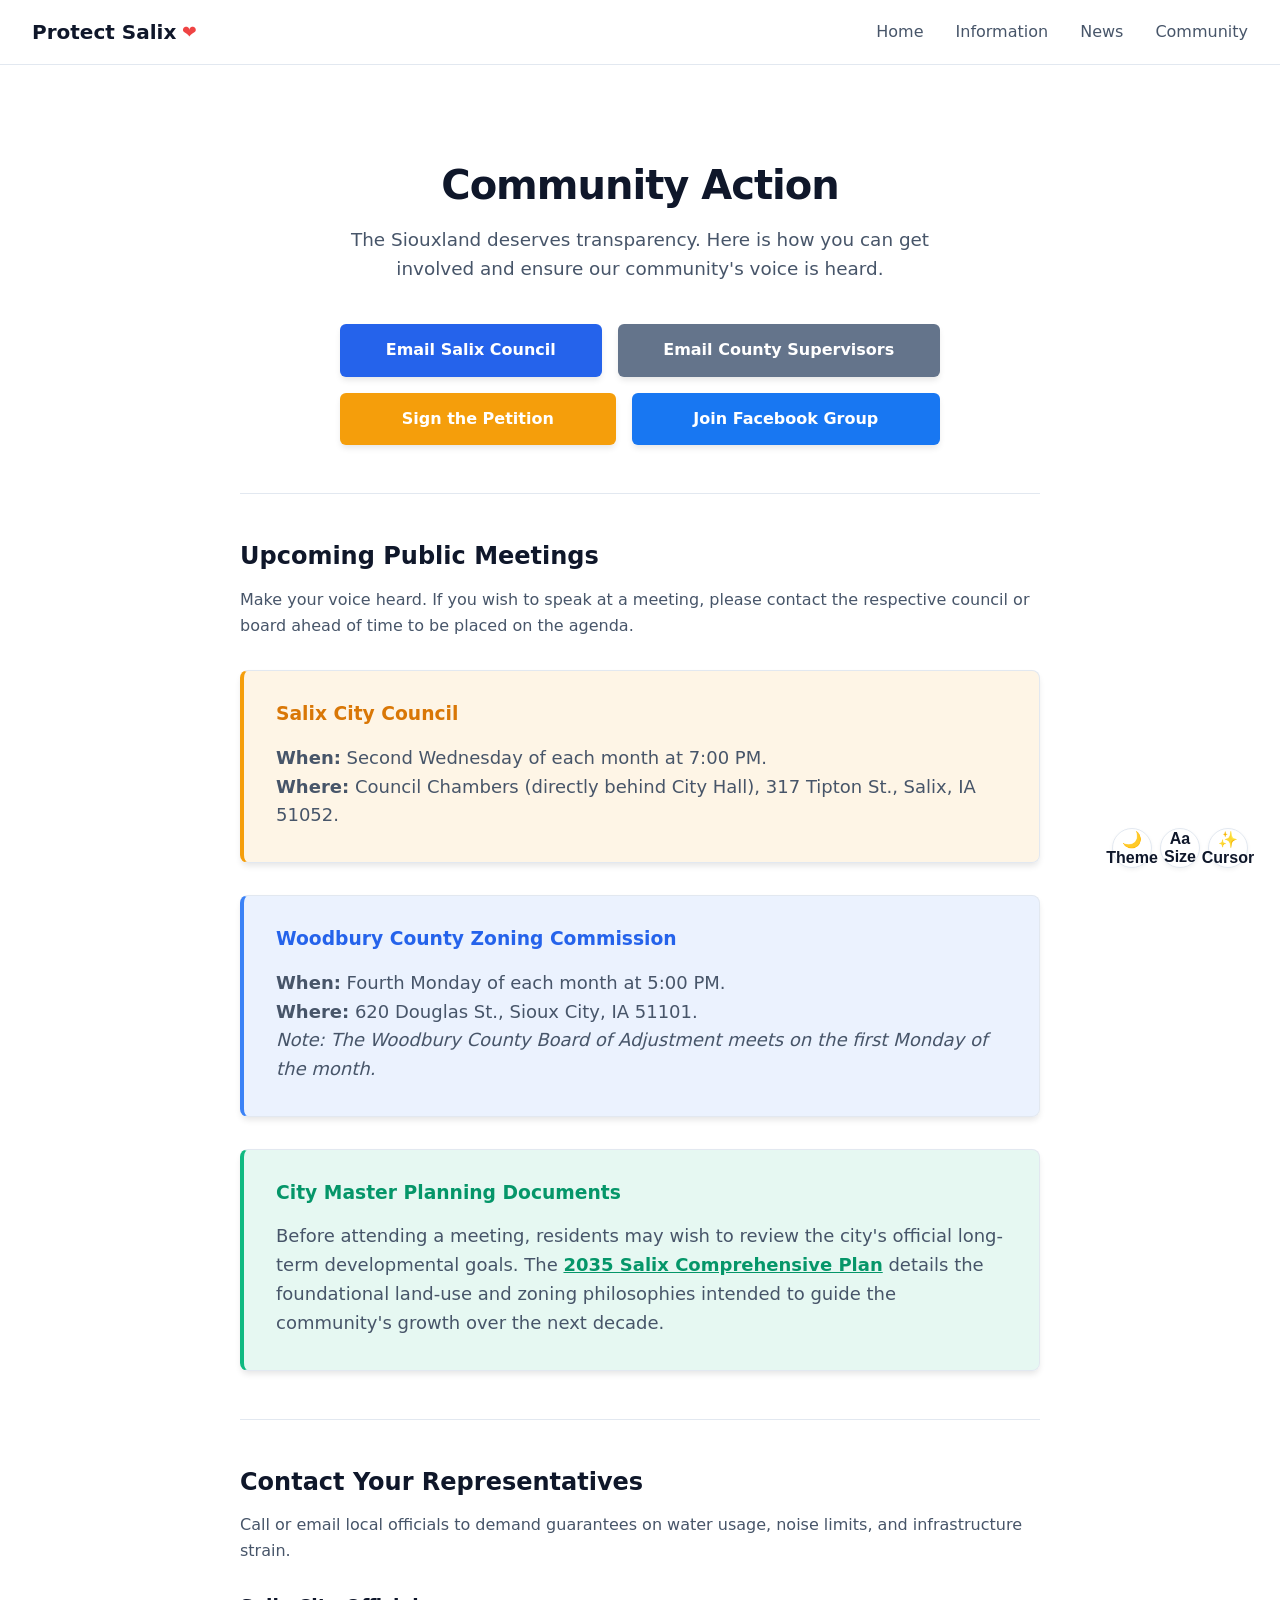
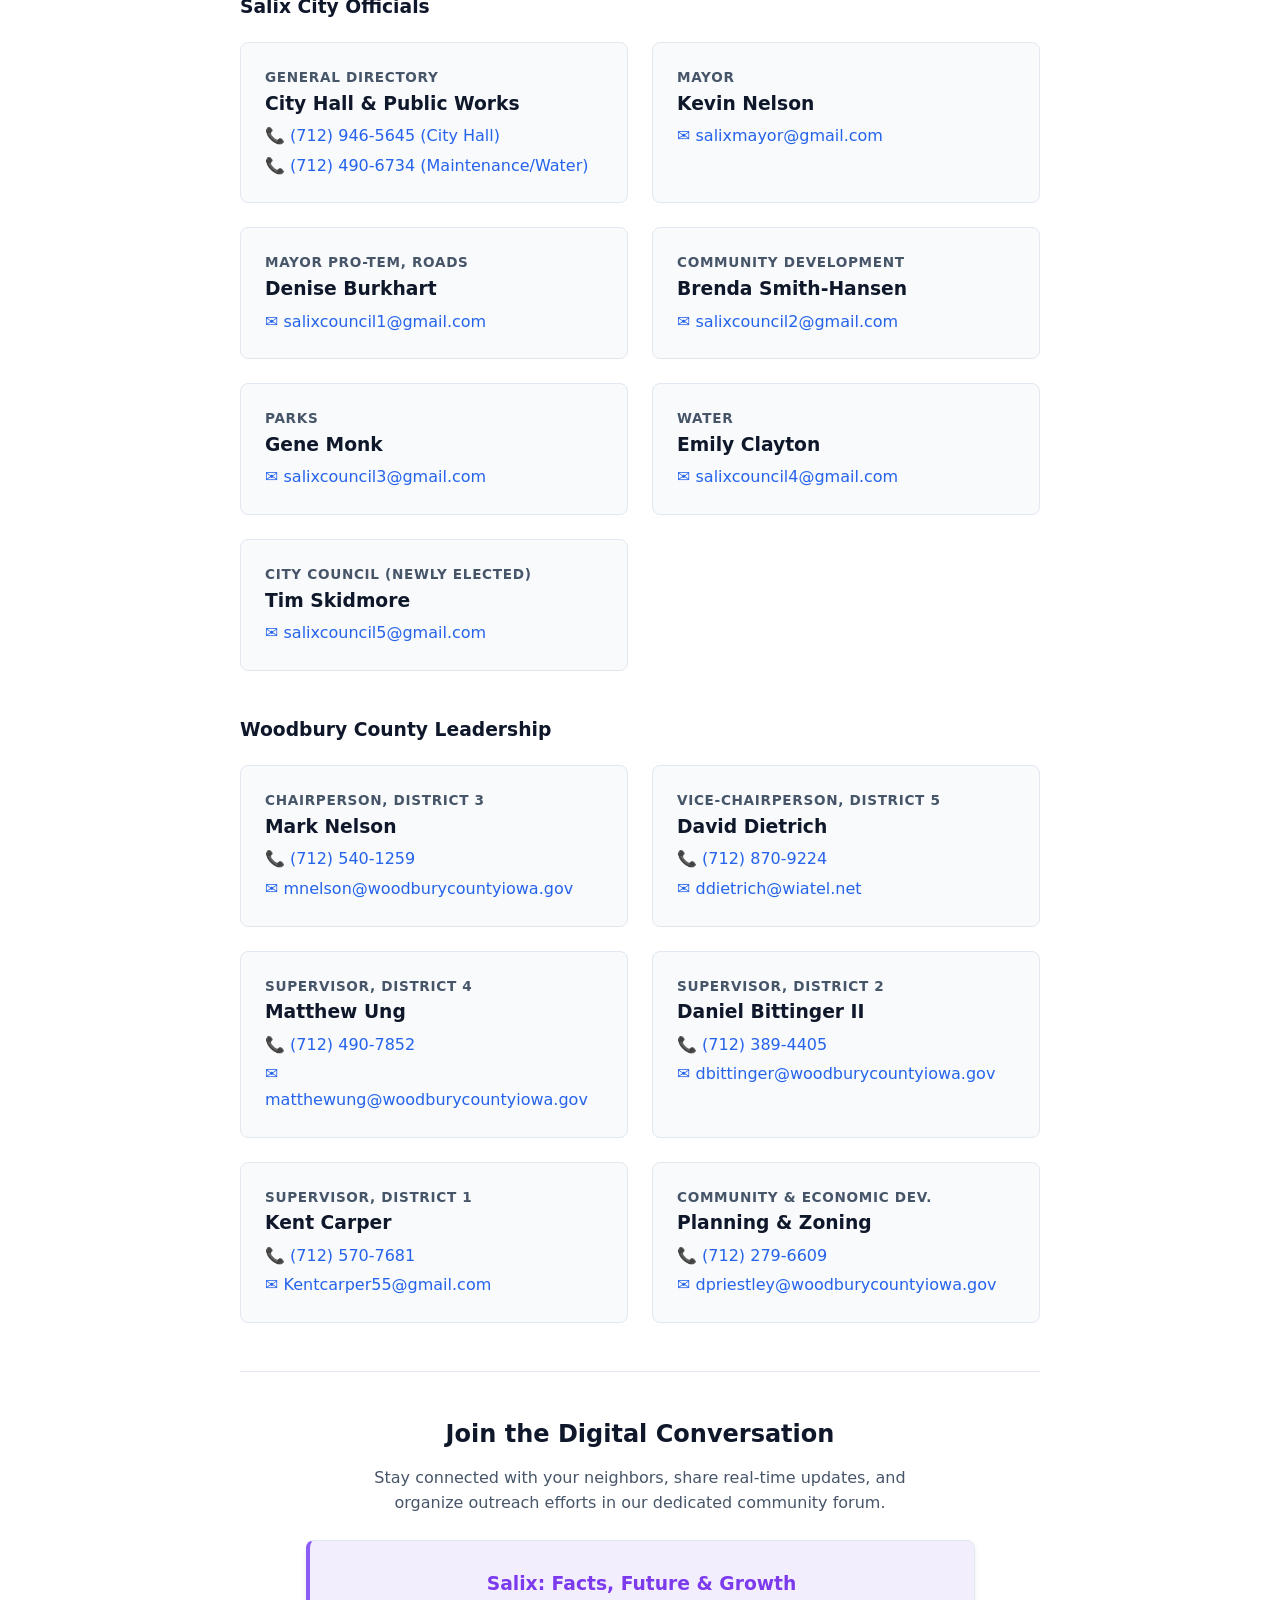
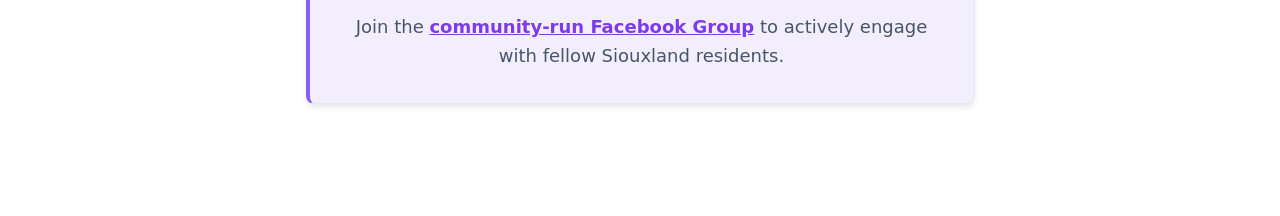
==== community.html @ f004fe62 "Update community.html" ====
<!DOCTYPE html>
<html lang="en">
<head>
    <meta charset="UTF-8">
    <meta name="viewport" content="width=device-width, initial-scale=1.0">
    
    <!-- Primary Meta Tags -->
    <title>Community Action - Protect Salix ❤️</title>
    <meta name="title" content="Community Action - Protect Salix ❤️">
    <meta name="description" content="Get involved in the Salix community response. Access public meeting schedules, council chamber locations, and contact details for local officials.">
    <link rel="canonical" href="https://salixiowadatacenter.com/community.html">

    <!-- Open Graph / Facebook -->
    <meta property="og:type" content="website">
    <meta property="og:url" content="https://salixiowadatacenter.com/community.html">
    <meta property="og:title" content="Community Action - Protect Salix ❤️">
    <meta property="og:description" content="Get involved in the Salix community response. Access public meeting schedules, council chamber locations, and contact details for local officials.">
    <meta property="og:site_name" content="Protect Salix">

    <!-- Twitter -->
    <meta property="twitter:card" content="summary_large_image">
    <meta property="twitter:url" content="https://salixiowadatacenter.com/community.html">
    <meta property="twitter:title" content="Community Action - Protect Salix ❤️">
    <meta property="twitter:description" content="Get involved in the Salix community response. Access public meeting schedules, council chamber locations, and contact details for local officials.">

    <link rel="stylesheet" href="assets/main.css">
    <script src="assets/nav.js"></script>

    <!-- Inline styles for action buttons and contact cards -->
    <style>
        .action-container { display: flex; flex-direction: column; gap: 1rem; margin: 2.5rem auto; max-width: 600px; }
        .action-row { display: flex; gap: 1rem; justify-content: center; flex-wrap: wrap; }
        .action-btn { 
            display: inline-block; 
            padding: 0.85rem 1.75rem; 
            border-radius: 6px; 
            text-decoration: none; 
            font-weight: 600; 
            text-align: center;
            transition: transform 0.2s, opacity 0.2s, box-shadow 0.2s;
            color: #fff !important;
            box-shadow: 0 4px 6px -1px rgba(0,0,0,0.1);
            flex: 1 1 auto;
            min-width: 200px;
        }
        .action-btn:hover { opacity: 0.9; transform: translateY(-2px); text-decoration: none; box-shadow: 0 6px 8px -1px rgba(0,0,0,0.15); }
        
        /* Unique Colors for Buttons */
        .btn-city { background-color: var(--accent); } /* Default site accent color */
        .btn-county { background-color: #64748b; } /* Deep slate gray */
        .btn-petition { background-color: #f59e0b; } /* Orange/Amber */
        .btn-fb { background-color: #1877f2; } /* Official Facebook Blue */
        
        .contact-role { font-size: 0.85rem; color: var(--text-muted); text-transform: uppercase; letter-spacing: 0.05em; font-weight: 600; display: block; margin-bottom: 0.25rem;}
        .contact-link { color: var(--accent); text-decoration: none; font-weight: 500; display: block; margin-top: 0.25rem; }
        .contact-link:hover { text-decoration: underline; }
    </style>
</head>
<body>
    
    <site-nav></site-nav>

    <!-- Switched to semantic <main> tag for WCAG compliance -->
    <main class="content">
        <h1 style="text-align: center;">Community Action</h1>
        <p style="text-align: center; font-size: 1.15rem; max-width: 600px; margin: 0 auto;">
            The Siouxland deserves transparency. Here is how you can get involved and ensure our community's voice is heard.
        </p>
        
        <!-- Step-by-Step Action Buttons -->
        <div class="action-container">
            <!-- Top Row: The Email Campaigns -->
            <div class="action-row">
                <a href="mailto:salixmayor@gmail.com,salixcouncil1@gmail.com,salixcouncil2@gmail.com,salixcouncil3@gmail.com,salixcouncil4@gmail.com,salixcouncil5@gmail.com?subject=Community%20Concerns%20Regarding%20Data%20Center%20Rezoning" class="action-btn btn-city" aria-label="Send an email to the entire Salix City Council">Email Salix Council</a>
                <a href="mailto:mnelson@woodburycountyiowa.gov,dbittinger@woodburycountyiowa.gov,kentcarper55@gmail.com,ddietrich@wiatel.net,matthewung@woodburycountyiowa.gov?subject=Moratorium%20and%20Zoning%20Concerns%20-%20Salix%20Data%20Center" class="action-btn btn-county" aria-label="Send an email to the Woodbury County Supervisors">Email County Supervisors</a>
            </div>
            <!-- Bottom Row: Community Organizing -->
            <div class="action-row">
                <a href="https://www.change.org/search?q=Salix%20data%20center" target="_blank" rel="noopener noreferrer" class="action-btn btn-petition" aria-label="Sign the Change.org Petition against the data center">Sign the Petition</a>
                <a href="https://www.facebook.com/groups/1555335752694832" target="_blank" rel="noopener noreferrer" class="action-btn btn-fb" aria-label="Join the community Facebook group">Join Facebook Group</a>
            </div>
        </div>

        <hr>

        <h2>Upcoming Public Meetings</h2>
        <p>Make your voice heard. If you wish to speak at a meeting, please contact the respective council or board ahead of time to be placed on the agenda.</p>

        <!-- Urgency Callouts for Meetings -->
        <div class="callout" style="border-left-color: #f59e0b; background-color: rgba(245, 158, 11, 0.1); margin-bottom: 1.5rem; text-align: left;">
            <h3 style="color: #d97706; margin-top: 0;">Salix City Council</h3>
            <p style="margin-bottom: 0;"><strong>When:</strong> Second Wednesday of each month at 7:00 PM.<br>
            <strong>Where:</strong> Council Chambers (directly behind City Hall), 317 Tipton St., Salix, IA 51052.</p>
        </div>

        <div class="callout" style="border-left-color: #3b82f6; background-color: rgba(59, 130, 246, 0.1); text-align: left;">
            <h3 style="color: #2563eb; margin-top: 0;">Woodbury County Zoning Commission</h3>
            <p style="margin-bottom: 0;"><strong>When:</strong> Fourth Monday of each month at 5:00 PM.<br>
            <strong>Where:</strong> 620 Douglas St., Sioux City, IA 51101.<br>
            <em>Note: The Woodbury County Board of Adjustment meets on the first Monday of the month.</em></p>
        </div>
        
        <!-- Comprehensive Plan Document Link -->
        <div class="callout" style="border-left-color: #10b981; background-color: rgba(16, 185, 129, 0.1); text-align: left; margin-top: 1.5rem;">
            <h3 style="color: #059669; margin-top: 0;">City Master Planning Documents</h3>
            <p style="margin-bottom: 0;">Before attending a meeting, residents may wish to review the city's official long-term developmental goals. The <a href="https://salixiowa.com/comprehensive-plan" target="_blank" rel="noopener noreferrer" style="color: #059669; font-weight: 600; text-decoration: underline;">2035 Salix Comprehensive Plan</a> details the foundational land-use and zoning philosophies intended to guide the community's growth over the next decade.</p>
        </div>

        <hr>

        <h2>Contact Your Representatives</h2>
        <p>Call or email local officials to demand guarantees on water usage, noise limits, and infrastructure strain.</p>

        <!-- Converted to Card Grid -->
        <h3 style="margin-top: 2rem;">Salix City Officials</h3>
        <div class="card-grid">
            <div class="card">
                <span class="contact-role">General Directory</span>
                <h3 style="margin: 0 0 0.5rem 0;">City Hall & Public Works</h3>
                <a href="tel:7129465645" class="contact-link" aria-label="Call Salix City Hall at 712-946-5645">📞 (712) 946-5645 (City Hall)</a>
                <a href="tel:7124906734" class="contact-link" aria-label="Call Salix Public Works at 712-490-6734">📞 (712) 490-6734 (Maintenance/Water)</a>
            </div>
            <div class="card">
                <span class="contact-role">Mayor</span>
                <h3 style="margin: 0 0 0.5rem 0;">Kevin Nelson</h3>
                <a href="mailto:salixmayor@gmail.com" class="contact-link" aria-label="Email Mayor Kevin Nelson">✉️ salixmayor@gmail.com</a>
            </div>
            <div class="card">
                <span class="contact-role">Mayor Pro-Tem, Roads</span>
                <h3 style="margin: 0 0 0.5rem 0;">Denise Burkhart</h3>
                <a href="mailto:salixcouncil1@gmail.com" class="contact-link" aria-label="Email Council Member Denise Burkhart">✉️ salixcouncil1@gmail.com</a>
            </div>
            <div class="card">
                <span class="contact-role">Community Development</span>
                <h3 style="margin: 0 0 0.5rem 0;">Brenda Smith-Hansen</h3>
                <a href="mailto:salixcouncil2@gmail.com" class="contact-link" aria-label="Email Council Member Brenda Smith-Hansen">✉️ salixcouncil2@gmail.com</a>
            </div>
            <div class="card">
                <span class="contact-role">Parks</span>
                <h3 style="margin: 0 0 0.5rem 0;">Gene Monk</h3>
                <a href="mailto:salixcouncil3@gmail.com" class="contact-link" aria-label="Email Council Member Gene Monk">✉️ salixcouncil3@gmail.com</a>
            </div>
            <div class="card">
                <span class="contact-role">Water</span>
                <h3 style="margin: 0 0 0.5rem 0;">Emily Clayton</h3>
                <a href="mailto:salixcouncil4@gmail.com" class="contact-link" aria-label="Email Council Member Emily Clayton">✉️ salixcouncil4@gmail.com</a>
            </div>
            <div class="card">
                <span class="contact-role">City Council (Newly Elected)</span>
                <h3 style="margin: 0 0 0.5rem 0;">Tim Skidmore</h3>
                <a href="mailto:salixcouncil5@gmail.com" class="contact-link" aria-label="Email Council Member Tim Skidmore">✉️ salixcouncil5@gmail.com</a>
            </div>
        </div>

        <h3 style="margin-top: 3rem;">Woodbury County Leadership</h3>
        <div class="card-grid">
            <div class="card">
                <span class="contact-role">Chairperson, District 3</span>
                <h3 style="margin: 0 0 0.5rem 0;">Mark Nelson</h3>
                <a href="tel:7125401259" class="contact-link" aria-label="Call Mark Nelson at 712-540-1259">📞 (712) 540-1259</a>
                <a href="mailto:mnelson@woodburycountyiowa.gov" class="contact-link" aria-label="Email Mark Nelson">✉️ mnelson@woodburycountyiowa.gov</a>
            </div>
            <div class="card">
                <span class="contact-role">Vice-Chairperson, District 5</span>
                <h3 style="margin: 0 0 0.5rem 0;">David Dietrich</h3>
                <a href="tel:7128709224" class="contact-link" aria-label="Call David Dietrich at 712-870-9224">📞 (712) 870-9224</a>
                <a href="mailto:ddietrich@wiatel.net" class="contact-link" aria-label="Email David Dietrich">✉️ ddietrich@wiatel.net</a>
            </div>
            <div class="card">
                <span class="contact-role">Supervisor, District 4</span>
                <h3 style="margin: 0 0 0.5rem 0;">Matthew Ung</h3>
                <a href="tel:7124907852" class="contact-link" aria-label="Call Matthew Ung at 712-490-7852">📞 (712) 490-7852</a>
                <a href="mailto:matthewung@woodburycountyiowa.gov" class="contact-link" aria-label="Email Matthew Ung">✉️ matthewung@woodburycountyiowa.gov</a>
            </div>
            <div class="card">
                <span class="contact-role">Supervisor, District 2</span>
                <h3 style="margin: 0 0 0.5rem 0;">Daniel Bittinger II</h3>
                <a href="tel:7123894405" class="contact-link" aria-label="Call Daniel Bittinger II at 712-389-4405">📞 (712) 389-4405</a>
                <a href="mailto:dbittinger@woodburycountyiowa.gov" class="contact-link" aria-label="Email Daniel Bittinger II">✉️ dbittinger@woodburycountyiowa.gov</a>
            </div>
            <div class="card">
                <span class="contact-role">Supervisor, District 1</span>
                <h3 style="margin: 0 0 0.5rem 0;">Kent Carper</h3>
                <a href="tel:7125707681" class="contact-link" aria-label="Call Kent Carper at 712-570-7681">📞 (712) 570-7681</a>
                <a href="mailto:Kentcarper55@gmail.com" class="contact-link" aria-label="Email Kent Carper">✉️ Kentcarper55@gmail.com</a>
            </div>
            <div class="card">
                <span class="contact-role">Community & Economic Dev.</span>
                <h3 style="margin: 0 0 0.5rem 0;">Planning & Zoning</h3>
                <a href="tel:7122796609" class="contact-link" aria-label="Call Woodbury County Planning & Zoning at 712-279-6609">📞 (712) 279-6609</a>
                <a href="mailto:dpriestley@woodburycountyiowa.gov" class="contact-link" aria-label="Email Daniel Priestley, Zoning Coordinator">✉️ dpriestley@woodburycountyiowa.gov</a>
            </div>
        </div>

        <hr style="margin-top: 3rem;">
        
        <h2 style="text-align: center;">Join the Digital Conversation</h2>
        <p style="text-align: center; max-width: 600px; margin: 0 auto 1.5rem auto;">Stay connected with your neighbors, share real-time updates, and organize outreach efforts in our dedicated community forum.</p>
        
        <!-- Salix: Facts, Future & Growth Facebook Callout -->
        <div class="callout" style="border-left-color: #8b5cf6; background-color: rgba(139, 92, 246, 0.1); text-align: center; margin: 0 auto 3rem auto; max-width: 600px;">
            <h3 style="color: #7c3aed; margin-top: 0;">Salix: Facts, Future & Growth</h3>
            <p style="margin-bottom: 0;">Join the <a href="https://www.facebook.com/groups/1555335752694832" target="_blank" rel="noopener noreferrer" style="color: #7c3aed; font-weight: 600; text-decoration: underline;">community-run Facebook Group</a> to actively engage with fellow Siouxland residents.</p>
        </div>

    </main>

    <script src="assets/components.js"></script>
</body>
</html>
---- assets/main.css ----
/* ==========================================
   CSS Variables & WCAG 2.1 Theming
   ========================================== */
:root {
    --bg-color: #ffffff;
    --text-color: #0f172a; /* Slate 900 for high contrast */
    --text-muted: #475569; /* Slate 600 */
    --card-bg: #f8fafc;
    --border-color: #e2e8f0;
    --accent: #2563eb; /* Accessible Blue */
    --focus-ring: #3b82f6;
}

body.dark-mode {
    --bg-color: #0f172a; /* Slate 900 */
    --text-color: #f8fafc; /* Slate 50 */
    --text-muted: #94a3b8; /* Slate 400 */
    --card-bg: #1e293b; /* Slate 800 */
    --border-color: #334155; /* Slate 700 */
    --accent: #60a5fa; 
    --focus-ring: #93c5fd;
}

/* ==========================================
   Base & Typography (WCAG Compliant)
   ========================================== */
body {
    background-color: var(--bg-color);
    color: var(--text-color);
    font-family: system-ui, -apple-system, "Segoe UI", Roboto, sans-serif;
    font-size: 16px; /* Base scalable size */
    line-height: 1.6; /* WCAG requires at least 1.5 */
    transition: background-color 0.3s ease, color 0.3s ease, font-size 0.3s ease;
    margin: 0;
    padding: 0;
}

/* WCAG Focus States for Keyboard Navigation */
*:focus-visible {
    outline: 3px solid var(--focus-ring);
    outline-offset: 3px;
    border-radius: 4px;
}

/* Container limits width for readability (WCAG cognitive guidance) */
.content {
    max-width: 800px;
    margin: 0 auto;
    padding: 4rem 2rem;
}

/* Headings */
h1, h2, h3 {
    line-height: 1.2;
    margin-top: 2rem;
    margin-bottom: 1rem;
    color: var(--text-color);
}

h1 {
    font-size: 2.5rem;
    font-weight: 800;
    text-align: center;
    letter-spacing: -0.025em;
}

p {
    margin-bottom: 1.5rem;
    color: var(--text-muted);
}

hr {
    border: 0;
    height: 1px;
    background-color: var(--border-color);
    margin: 3rem 0;
}

/* ==========================================
   Navigation & Mobile Menu
   ========================================== */
.top-nav {
    display: flex;
    justify-content: space-between;
    align-items: center;
    padding: 1rem 2rem;
    background-color: var(--bg-color);
    border-bottom: 1px solid var(--border-color);
    position: sticky;
    top: 0;
    z-index: 1000;
}

.nav-brand {
    font-size: 1.25rem;
    font-weight: 700;
    color: var(--text-color);
    display: flex;
    align-items: center;
}

/* Community Heart Animation */
.nav-heart {
    display: inline-block;
    color: #ef4444; 
    margin-left: 0.35rem;
    font-size: 1.1rem;
    animation: heartbeat 2.5s infinite;
}

@keyframes heartbeat {
    0%, 100% { transform: scale(1); }
    10% { transform: scale(1.2); }
    20% { transform: scale(1); }
    30% { transform: scale(1.2); }
    40% { transform: scale(1); }
}

.nav-links {
    list-style: none;
    display: flex;
    gap: 2rem;
    margin: 0;
    padding: 0;
}

.nav-links a {
    text-decoration: none;
    color: var(--text-muted);
    font-weight: 500;
    transition: color 0.2s ease;
}

.nav-links a:hover {
    color: var(--accent);
}

.mobile-menu-toggle {
    display: none;
    background: transparent;
    border: none;
    color: var(--text-color);
    cursor: pointer;
    padding: 0.5rem;
}

/* ==========================================
   Modern Components (Cards, Callouts & Actions)
   ========================================== */
.callout {
    background-color: var(--card-bg);
    border: 1px solid var(--border-color);
    border-left: 4px solid var(--accent);
    padding: 2rem;
    border-radius: 8px;
    margin: 2rem 0;
    text-align: center;
    box-shadow: 0 4px 6px -1px rgba(0, 0, 0, 0.1);
}

.callout h2 {
    margin-top: 0;
    color: var(--text-color);
    font-size: 1.5rem;
}

.callout p {
    margin-bottom: 0;
    font-size: 1.125rem;
    font-weight: 500;
    color: var(--text-muted);
}

.card-grid {
    display: grid;
    grid-template-columns: repeat(auto-fit, minmax(300px, 1fr));
    gap: 1.5rem;
    margin-top: 1.5rem;
}

.card {
    background-color: var(--card-bg);
    border: 1px solid var(--border-color);
    padding: 1.5rem;
    border-radius: 8px;
}

/* Action Buttons (Community Page) */
.action-container { 
    display: flex; 
    flex-direction: column; 
    gap: 1rem; 
    margin: 2.5rem auto; 
    max-width: 600px; 
}

.action-row { 
    display: flex; 
    gap: 1rem; 
    justify-content: center; 
    flex-wrap: wrap; 
}

.action-btn { 
    display: inline-block; 
    padding: 0.85rem 1.75rem; 
    border-radius: 6px; 
    text-decoration: none; 
    font-weight: 600; 
    text-align: center;
    transition: transform 0.2s, opacity 0.2s, box-shadow 0.2s;
    color: #fff !important;
    box-shadow: 0 4px 6px -1px rgba(0,0,0,0.1);
    flex: 1 1 auto;
    min-width: 200px;
}

.action-btn:hover { 
    opacity: 0.9; 
    transform: translateY(-2px); 
    text-decoration: none; 
    box-shadow: 0 6px 8px -1px rgba(0,0,0,0.15); 
}

/* Unique Colors for Buttons */
.btn-city { background-color: var(--accent); } 
.btn-county { background-color: #64748b; } 
.btn-petition { background-color: #f59e0b; } 
.btn-fb { background-color: #1877f2; } 

/* Contact Cards Typography */
.contact-role { font-size: 0.85rem; color: var(--text-muted); text-transform: uppercase; letter-spacing: 0.05em; font-weight: 600; display: block; margin-bottom: 0.25rem;}
.contact-link { color: var(--accent); text-decoration: none; font-weight: 500; display: block; margin-top: 0.25rem; }
.contact-link:hover { text-decoration: underline; }

/* ==========================================
   Bottom Right Floating Controls
   ========================================== */
.floating-controls {
    position: fixed;
    bottom: 2rem;
    right: 2rem;
    display: flex;
    flex-direction: row; 
    gap: 0.5rem;
    z-index: 1001; 
}

.floating-controls button {
    background-color: var(--bg-color);
    color: var(--text-color);
    border: 1px solid var(--border-color);
    width: 40px;
    height: 40px;
    border-radius: 50%;
    cursor: pointer;
    font-weight: 600;
    font-size: 1rem;
    display: flex;
    align-items: center;
    justify-content: center;
    transition: all 0.2s ease;
    box-shadow: 0 2px 4px rgba(0,0,0,0.05);
}

.floating-controls button:hover {
    background-color: var(--card-bg);
    transform: translateY(-2px);
}

.floating-controls button[aria-pressed="true"] {
    background-color: var(--text-color);
    color: var(--bg-color);
    border-color: var(--text-color);
}

/* ==========================================
   Cursor Dot Trailer
   ========================================== */
.cursor-dot {
    position: fixed;
    width: 8px;
    height: 8px;
    background-color: var(--accent);
    box-shadow: 0 0 12px var(--accent);
    border-radius: 50%;
    pointer-events: none;
    transform: translate(-50%, -50%);
    animation: fadeOutDot 3.5s ease-out forwards;
    z-index: 9999;
    will-change: transform, opacity;
}

@keyframes fadeOutDot {
    0% { opacity: 1; transform: translate(-50%, -50%) scale(var(--start-scale, 1)); }
    100% { opacity: 0; transform: translate(-50%, -50%) scale(0); }
}

/* ==========================================
   Hero Section Layout
   ========================================== */
.hero-container {
    display: flex;
    flex-direction: column;
    align-items: center;
    margin-bottom: 2rem;
}

.hero-img {
    width: 100%;
    max-height: 60vh; 
    min-height: 350px;
    object-fit: cover; 
    object-position: center bottom; 
    cursor: zoom-in;
    margin: 1.5rem auto 0 auto; 
    border-radius: 8px;
    box-shadow: 0 4px 6px -1px rgba(0, 0, 0, 0.1);
    transition: transform 0.2s ease, box-shadow 0.2s ease;
}

.hero-img:hover {
    box-shadow: 0 8px 15px -3px rgba(0, 0, 0, 0.2);
}

.hero-callout {
    position: relative;
    margin-top: 2rem; 
    width: 100%; 
    box-shadow: 0 4px 6px -1px rgba(0, 0, 0, 0.1);
}

/* General Image Caption */
.image-caption {
    font-size: 0.875rem;
    color: var(--text-muted);
    text-align: center;
    font-style: italic;
    margin-bottom: 2.5rem;
    margin-top: 1rem;
}

/* ==========================================
   Lightbox Modal Overlay
   ========================================== */
.lightbox {
    display: none;
    position: fixed;
    z-index: 9999;
    left: 0;
    top: 0;
    width: 100%;
    height: 100%;
    background-color: rgba(0, 0, 0, 0.85);
    align-items: center;
    justify-content: center;
    flex-direction: column;
    padding: 2rem;
    box-sizing: border-box;
    cursor: zoom-out;
    backdrop-filter: blur(4px);
}

.lightbox-content {
    max-width: 100%;
    max-height: 85vh;
    border-radius: 8px;
    box-shadow: 0 0 20px rgba(0, 0, 0, 0.5);
    object-fit: contain;
}

.lightbox-close {
    position: absolute;
    top: 20px;
    right: 30px;
    color: #f8fafc;
    font-size: 3rem;
    font-weight: bold;
    cursor: pointer;
    line-height: 1;
    transition: color 0.2s ease;
}

.lightbox-close:hover {
    color: #ef4444;
}

.lightbox-caption {
    margin-top: 1rem;
    color: #f8fafc;
    font-size: 1.125rem;
    text-align: center;
    max-width: 800px;
    font-weight: 500;
}

/* ==========================================
   Mobile & Tablet Optimizations
   ========================================== */
@media (max-width: 768px) {
    /* Main container breathing room */
    .content {
        padding: 2rem 1.25rem;
    }
    
    /* Scale down headers */
    h1 {
        font-size: 2rem;
        margin-top: 1rem;
    }

    /* Fix the hero image crop for phones */
    .hero-img {
        min-height: auto; /* Removes the rigid desktop height */
        aspect-ratio: 4 / 3; /* Forces a landscape rectangle regardless of screen width */
        max-height: none;
    }
    
    /* Adjust Callout Box */
    .callout {
        padding: 1.5rem 1rem;
    }
    .callout h2 {
        font-size: 1.25rem;
    }

    /* Tucks the floating controls tighter into the corner */
    .floating-controls {
        bottom: 1rem;
        right: 1rem;
        transform: scale(0.9);
        transform-origin: bottom right;
    }

    /* Mobile Nav Rules */
    .mobile-menu-toggle {
        display: block;
    }
    .nav-links {
        display: none;
        flex-direction: column;
        position: absolute;
        top: 100%;
        left: 0;
        right: 0;
        background-color: var(--bg-color);
        padding: 0.5rem 0;
        border-bottom: 1px solid var(--border-color);
        box-shadow: 0 4px 6px -1px rgba(0, 0, 0, 0.1);
        gap: 0; 
    }
    .nav-links.active {
        display: flex;
    }
    .nav-links li {
        width: 100%;
    }
    .nav-links a {
        display: block;
        padding: 1rem 2rem;
        width: 100%;
        box-sizing: border-box;
    }
    .nav-links a:hover {
        background-color: var(--card-bg);
    }
}
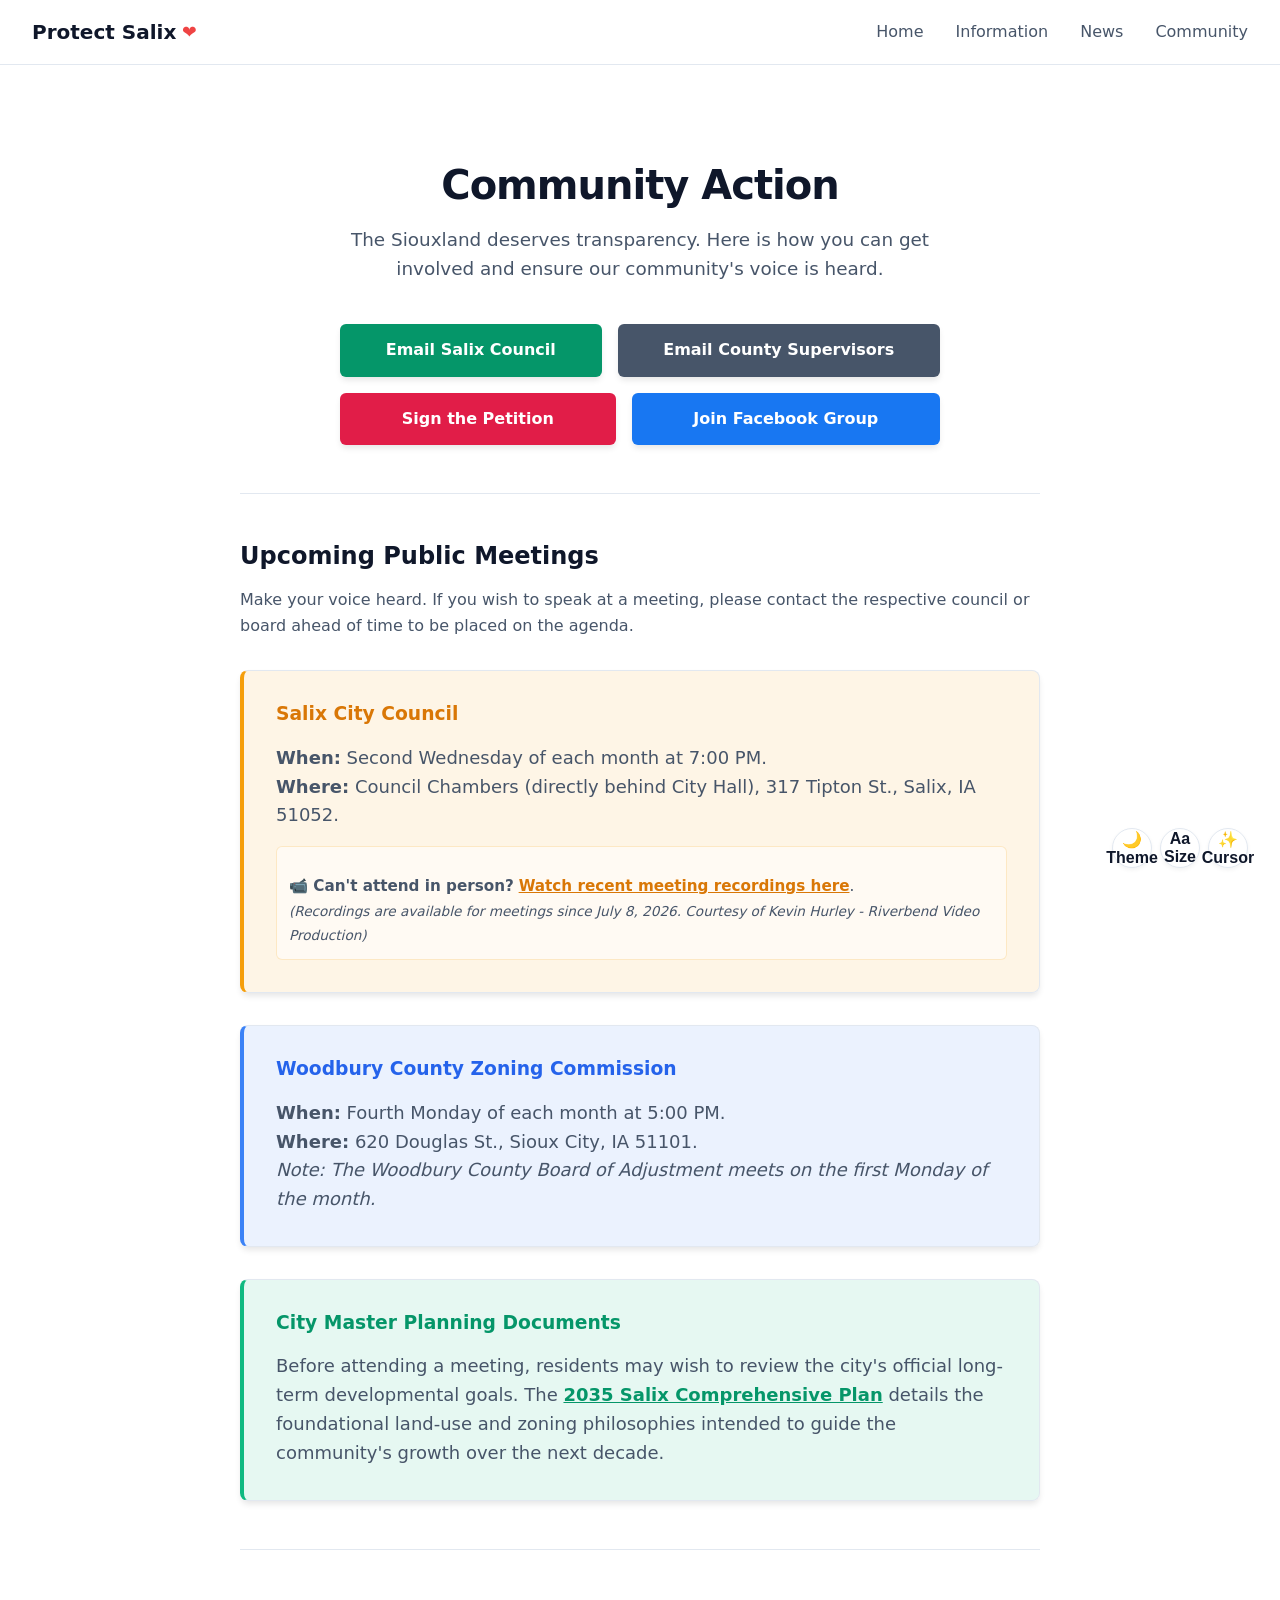
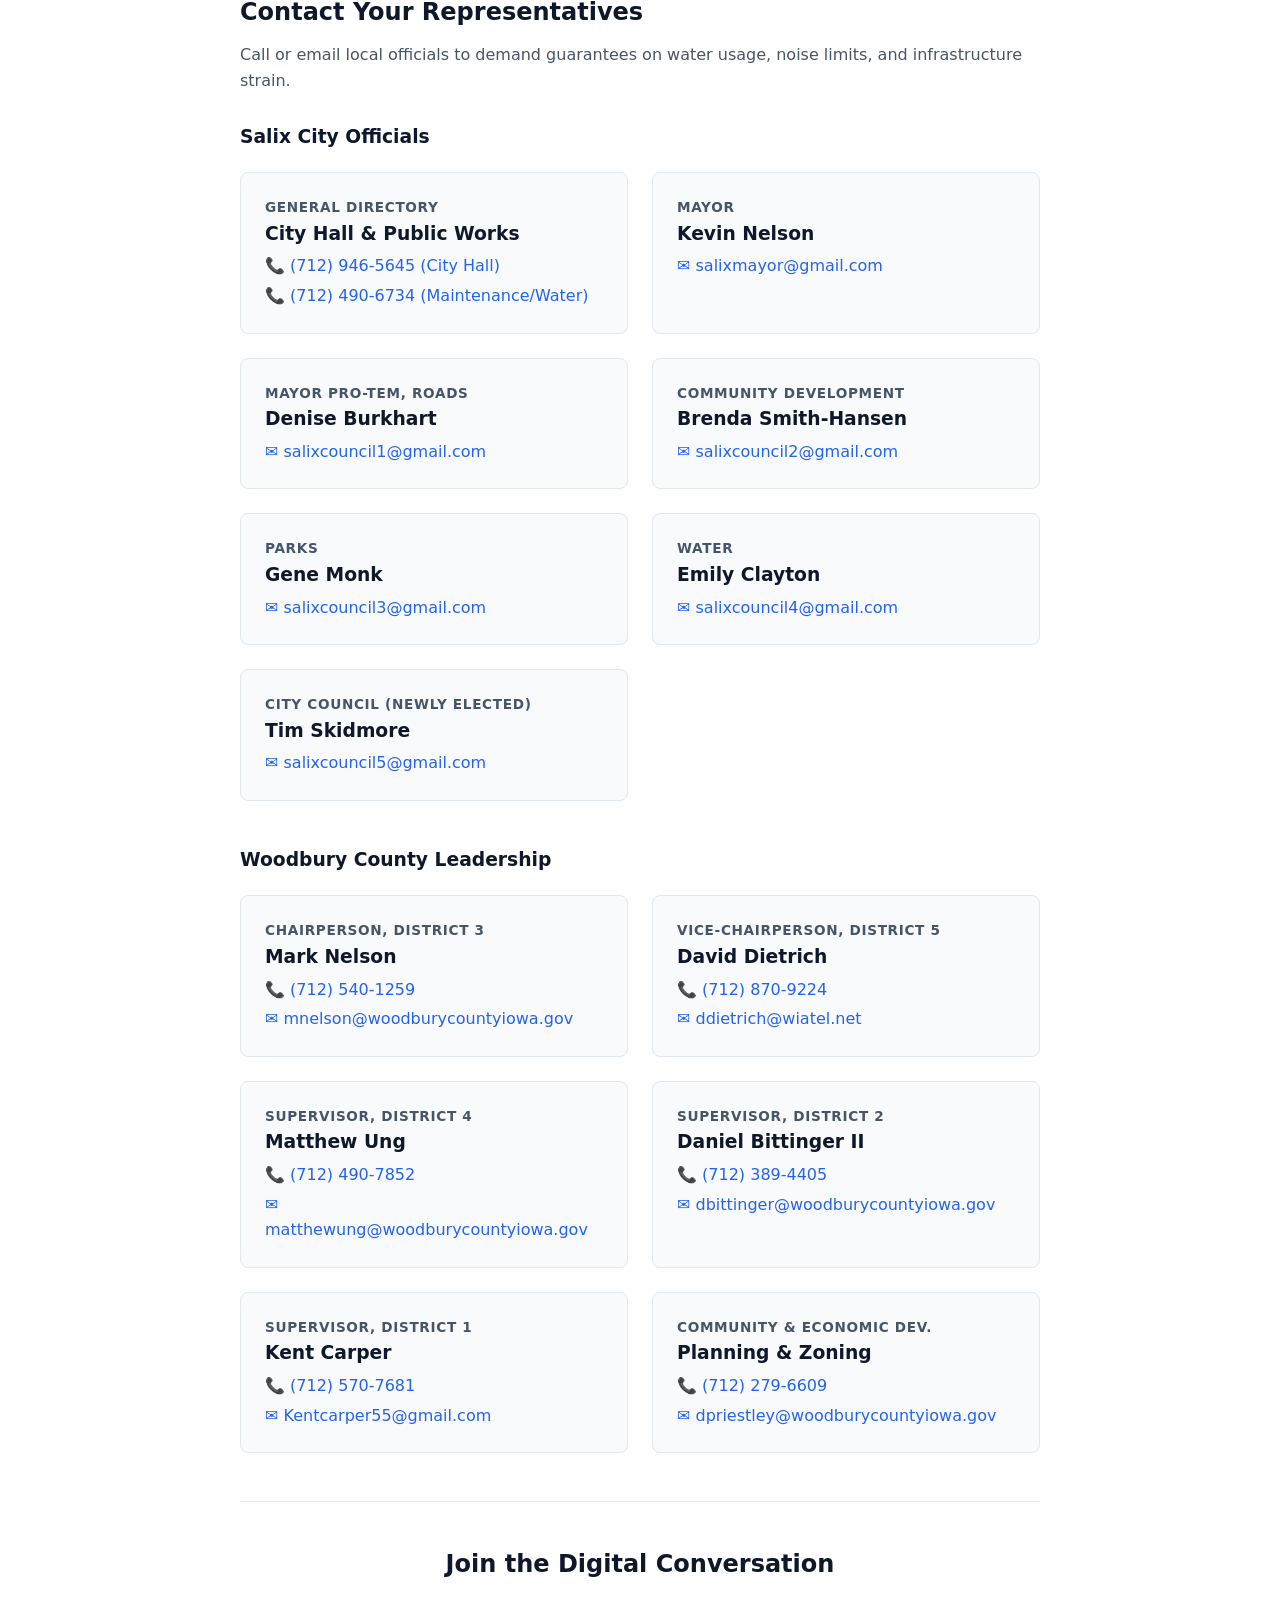
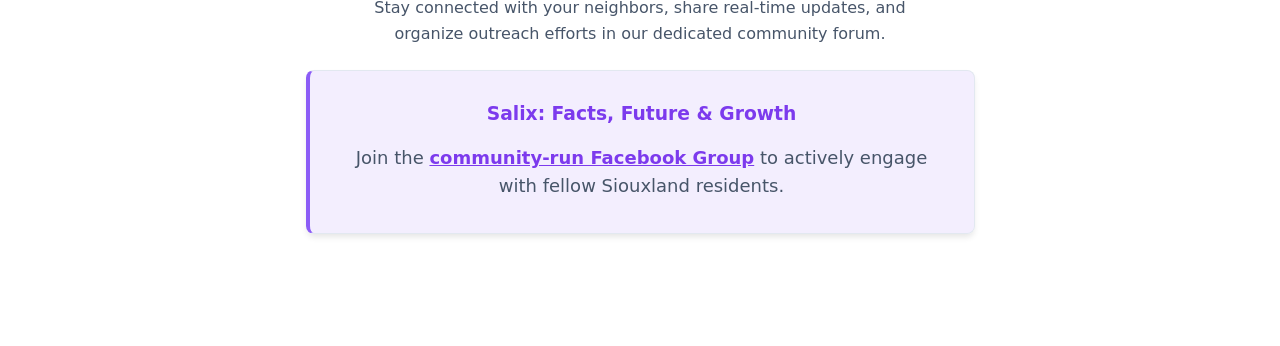
==== commit 9e159393: "Update community.html" ====
--- a/community.html
+++ b/community.html
@@ -23,7 +23,8 @@
     <meta property="twitter:title" content="Community Action - Protect Salix ❤️">
     <meta property="twitter:description" content="Get involved in the Salix community response. Access public meeting schedules, council chamber locations, and contact details for local officials.">
 
-    <link rel="stylesheet" href="assets/main.css">
+    <!-- Cache-busting version parameter added below -->
+    <link rel="stylesheet" href="assets/main.css?v=2">
     <script src="assets/nav.js"></script>
 
     <!-- Inline styles for action buttons and contact cards -->
@@ -91,6 +92,14 @@
             <h3 style="color: #d97706; margin-top: 0;">Salix City Council</h3>
             <p style="margin-bottom: 0;"><strong>When:</strong> Second Wednesday of each month at 7:00 PM.<br>
             <strong>Where:</strong> Council Chambers (directly behind City Hall), 317 Tipton St., Salix, IA 51052.</p>
+            
+            <!-- Video Recordings Inset Box -->
+            <div style="margin-top: 1rem; padding: 0.75rem; background-color: rgba(255, 255, 255, 0.5); border-radius: 6px; border: 1px solid rgba(245, 158, 11, 0.2);">
+                <p style="margin-bottom: 0; font-size: 0.95rem;">
+                    <strong>📹 Can't attend in person?</strong> <a href="https://www.youtube.com/@kevinhurley7345/search?query=Salix" target="_blank" rel="noopener noreferrer" style="color: #d97706; font-weight: 600; text-decoration: underline;">Watch recent meeting recordings here</a>.<br>
+                    <span style="font-size: 0.85rem; color: var(--text-muted);"><em>(Recordings are available for meetings since July 8, 2026. Courtesy of Kevin Hurley - Riverbend Video Production)</em></span>
+                </p>
+            </div>
         </div>
 
         <div class="callout" style="border-left-color: #3b82f6; background-color: rgba(59, 130, 246, 0.1); text-align: left;">
--- a/assets/main.css
+++ b/assets/main.css
@@ -223,10 +223,10 @@
 }
 
 /* Unique Colors for Buttons */
-.btn-city { background-color: var(--accent); } 
-.btn-county { background-color: #64748b; } 
-.btn-petition { background-color: #f59e0b; } 
-.btn-fb { background-color: #1877f2; } 
+.btn-city { background-color: #059669 !important; } /* Emerald Green */
+.btn-county { background-color: #475569 !important; } /* Slate Gray */
+.btn-petition { background-color: #e11d48 !important; } /* Crimson Red */
+.btn-fb { background-color: #1877f2 !important; } /* Official Facebook Blue */
 
 /* Contact Cards Typography */
 .contact-role { font-size: 0.85rem; color: var(--text-muted); text-transform: uppercase; letter-spacing: 0.05em; font-weight: 600; display: block; margin-bottom: 0.25rem;}
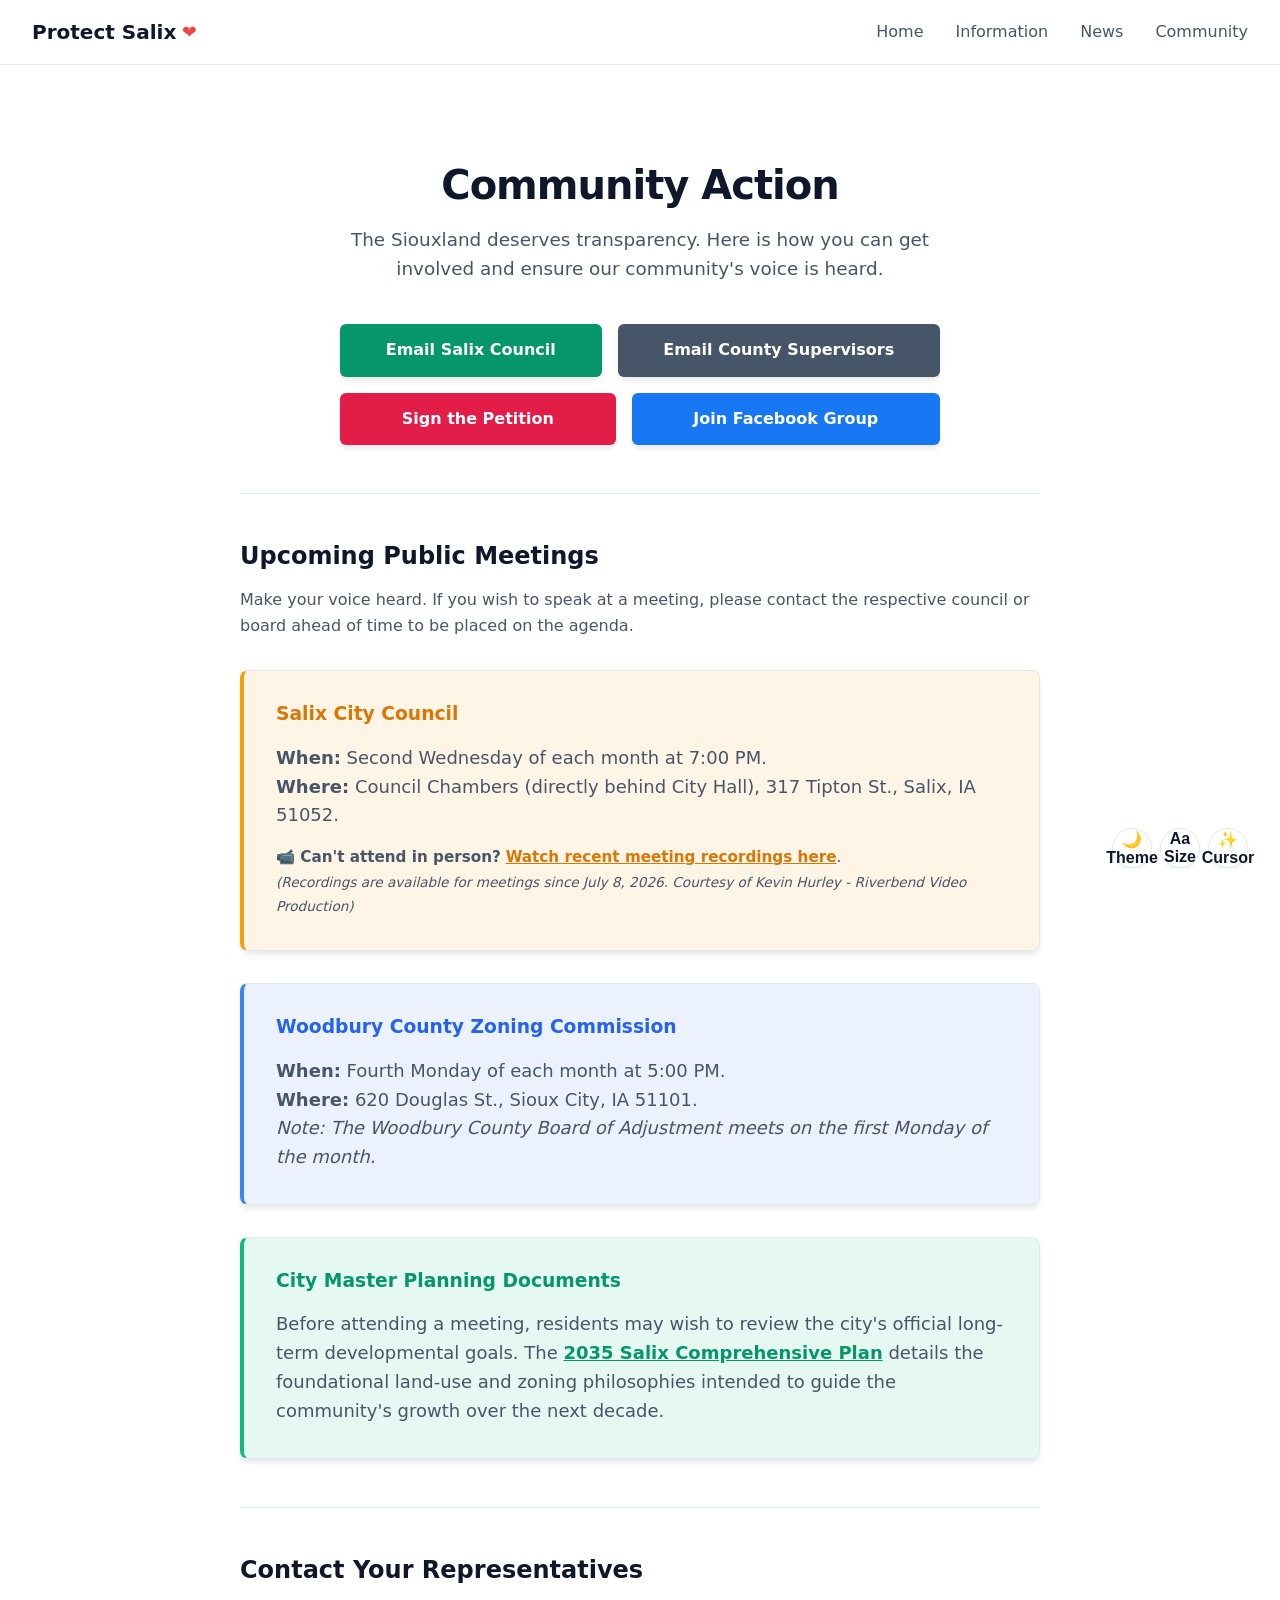
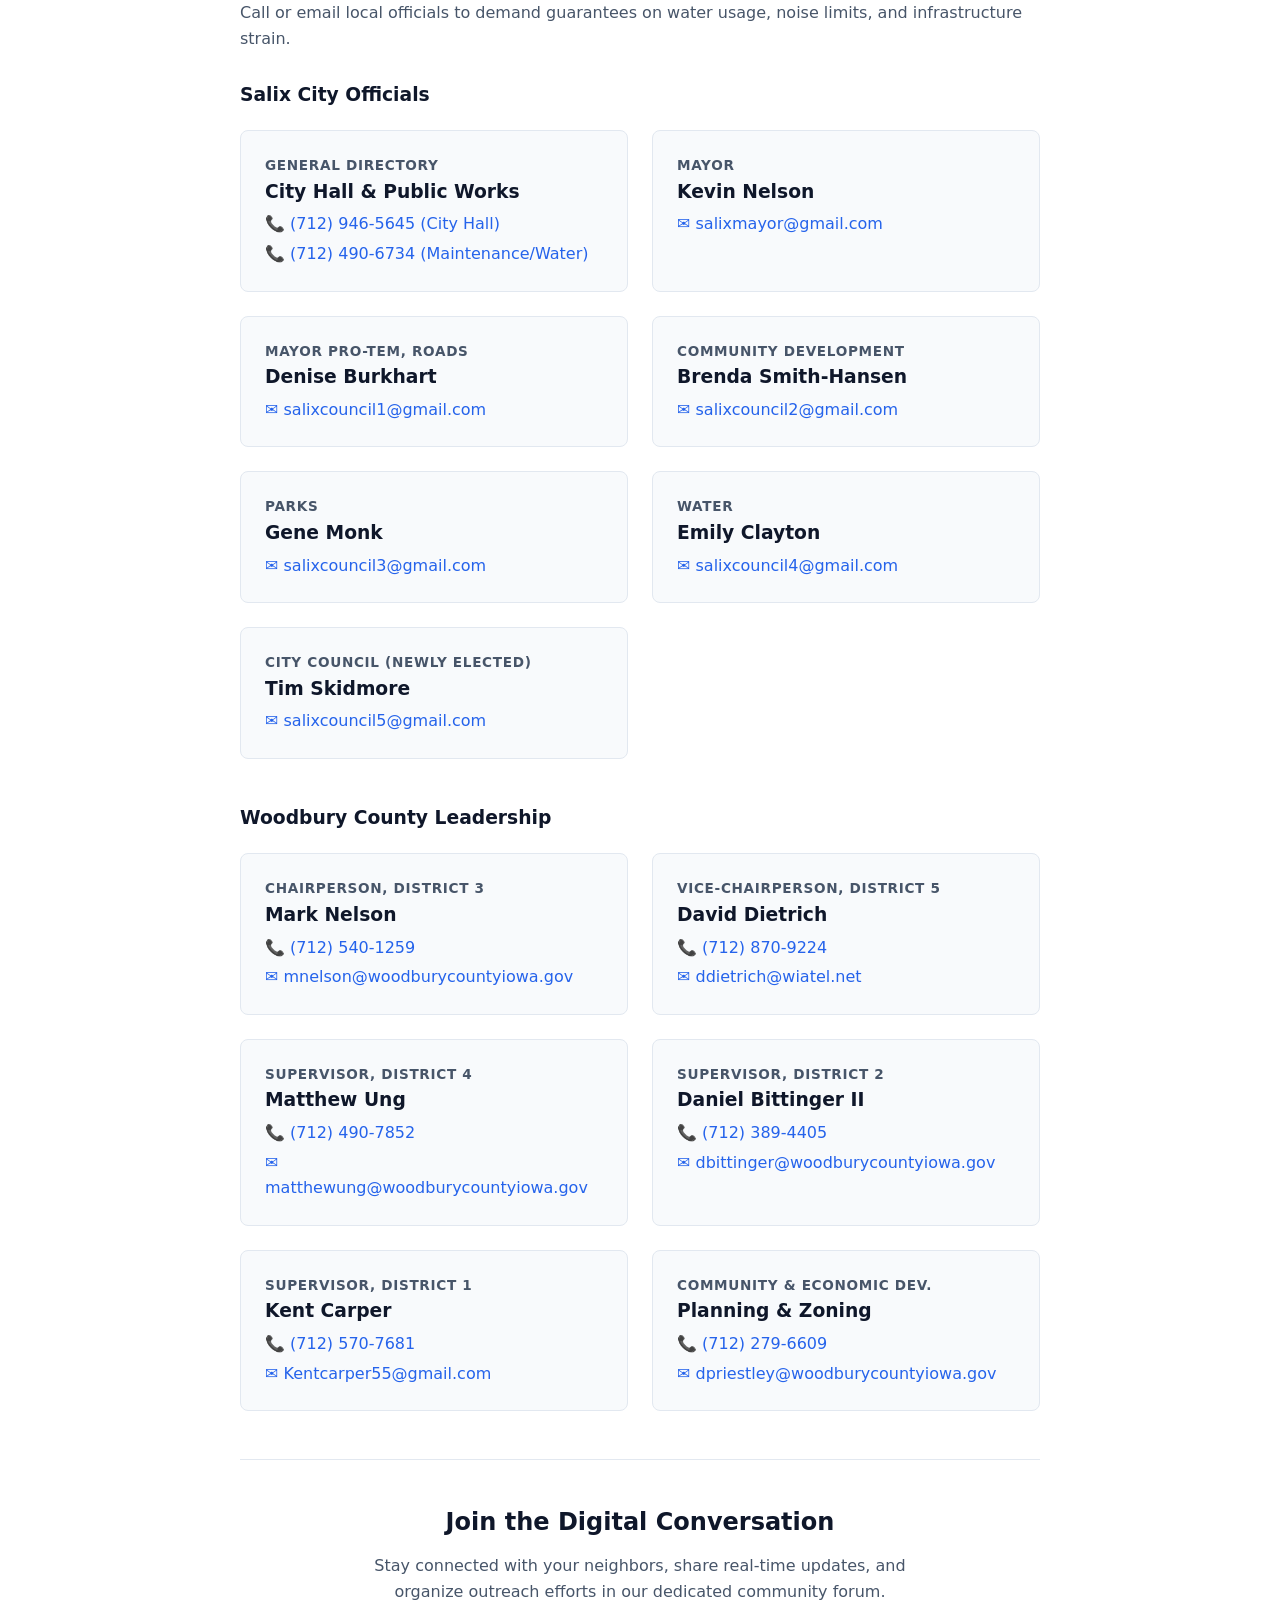
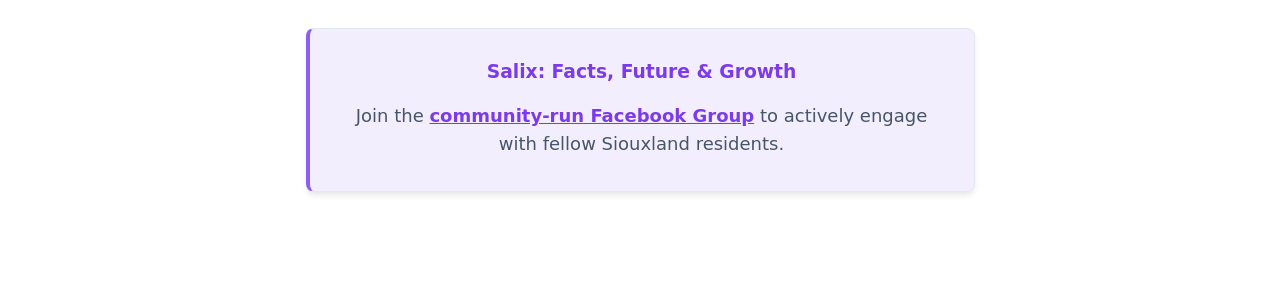
==== commit b0fd40c5: "Update community.html" ====
--- a/community.html
+++ b/community.html
@@ -47,10 +47,10 @@
         .action-btn:hover { opacity: 0.9; transform: translateY(-2px); text-decoration: none; box-shadow: 0 6px 8px -1px rgba(0,0,0,0.15); }
         
         /* Unique Colors for Buttons */
-        .btn-city { background-color: var(--accent); } /* Default site accent color */
-        .btn-county { background-color: #64748b; } /* Deep slate gray */
-        .btn-petition { background-color: #f59e0b; } /* Orange/Amber */
-        .btn-fb { background-color: #1877f2; } /* Official Facebook Blue */
+        .btn-city { background-color: #059669 !important; } /* Emerald Green */
+        .btn-county { background-color: #475569 !important; } /* Slate Gray */
+        .btn-petition { background-color: #e11d48 !important; } /* Crimson Red */
+        .btn-fb { background-color: #1877f2 !important; } /* Official Facebook Blue */
         
         .contact-role { font-size: 0.85rem; color: var(--text-muted); text-transform: uppercase; letter-spacing: 0.05em; font-weight: 600; display: block; margin-bottom: 0.25rem;}
         .contact-link { color: var(--accent); text-decoration: none; font-weight: 500; display: block; margin-top: 0.25rem; }
@@ -94,10 +94,10 @@
             <strong>Where:</strong> Council Chambers (directly behind City Hall), 317 Tipton St., Salix, IA 51052.</p>
             
             <!-- Video Recordings Inset Box -->
-            <div style="margin-top: 1rem; padding: 0.75rem; background-color: rgba(255, 255, 255, 0.5); border-radius: 6px; border: 1px solid rgba(245, 158, 11, 0.2);">
+            <div class="video-inset">
                 <p style="margin-bottom: 0; font-size: 0.95rem;">
                     <strong>📹 Can't attend in person?</strong> <a href="https://www.youtube.com/@kevinhurley7345/search?query=Salix" target="_blank" rel="noopener noreferrer" style="color: #d97706; font-weight: 600; text-decoration: underline;">Watch recent meeting recordings here</a>.<br>
-                    <span style="font-size: 0.85rem; color: var(--text-muted);"><em>(Recordings are available for meetings since July 8, 2026. Courtesy of Kevin Hurley - Riverbend Video Production)</em></span>
+                    <span style="font-size: 0.85rem;"><em>(Recordings are available for meetings since July 8, 2026. Courtesy of Kevin Hurley - Riverbend Video Production)</em></span>
                 </p>
             </div>
         </div>
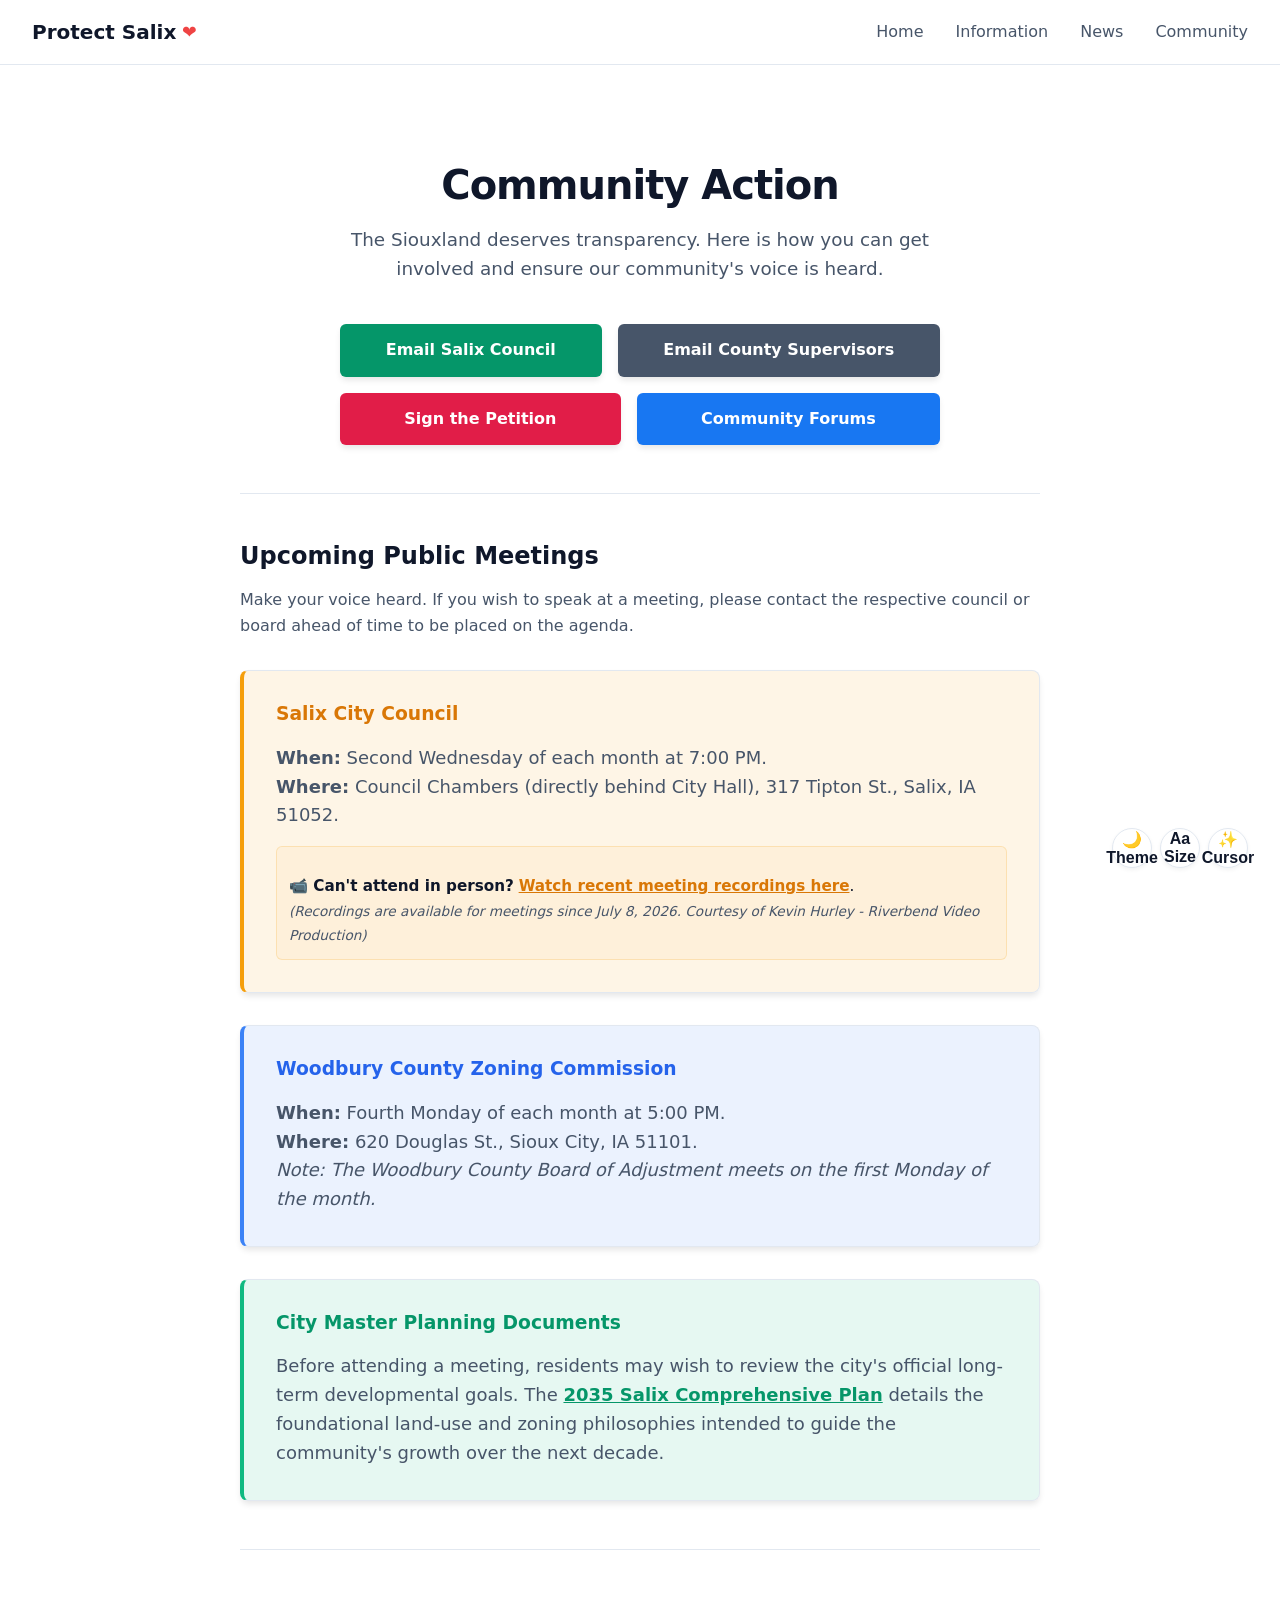
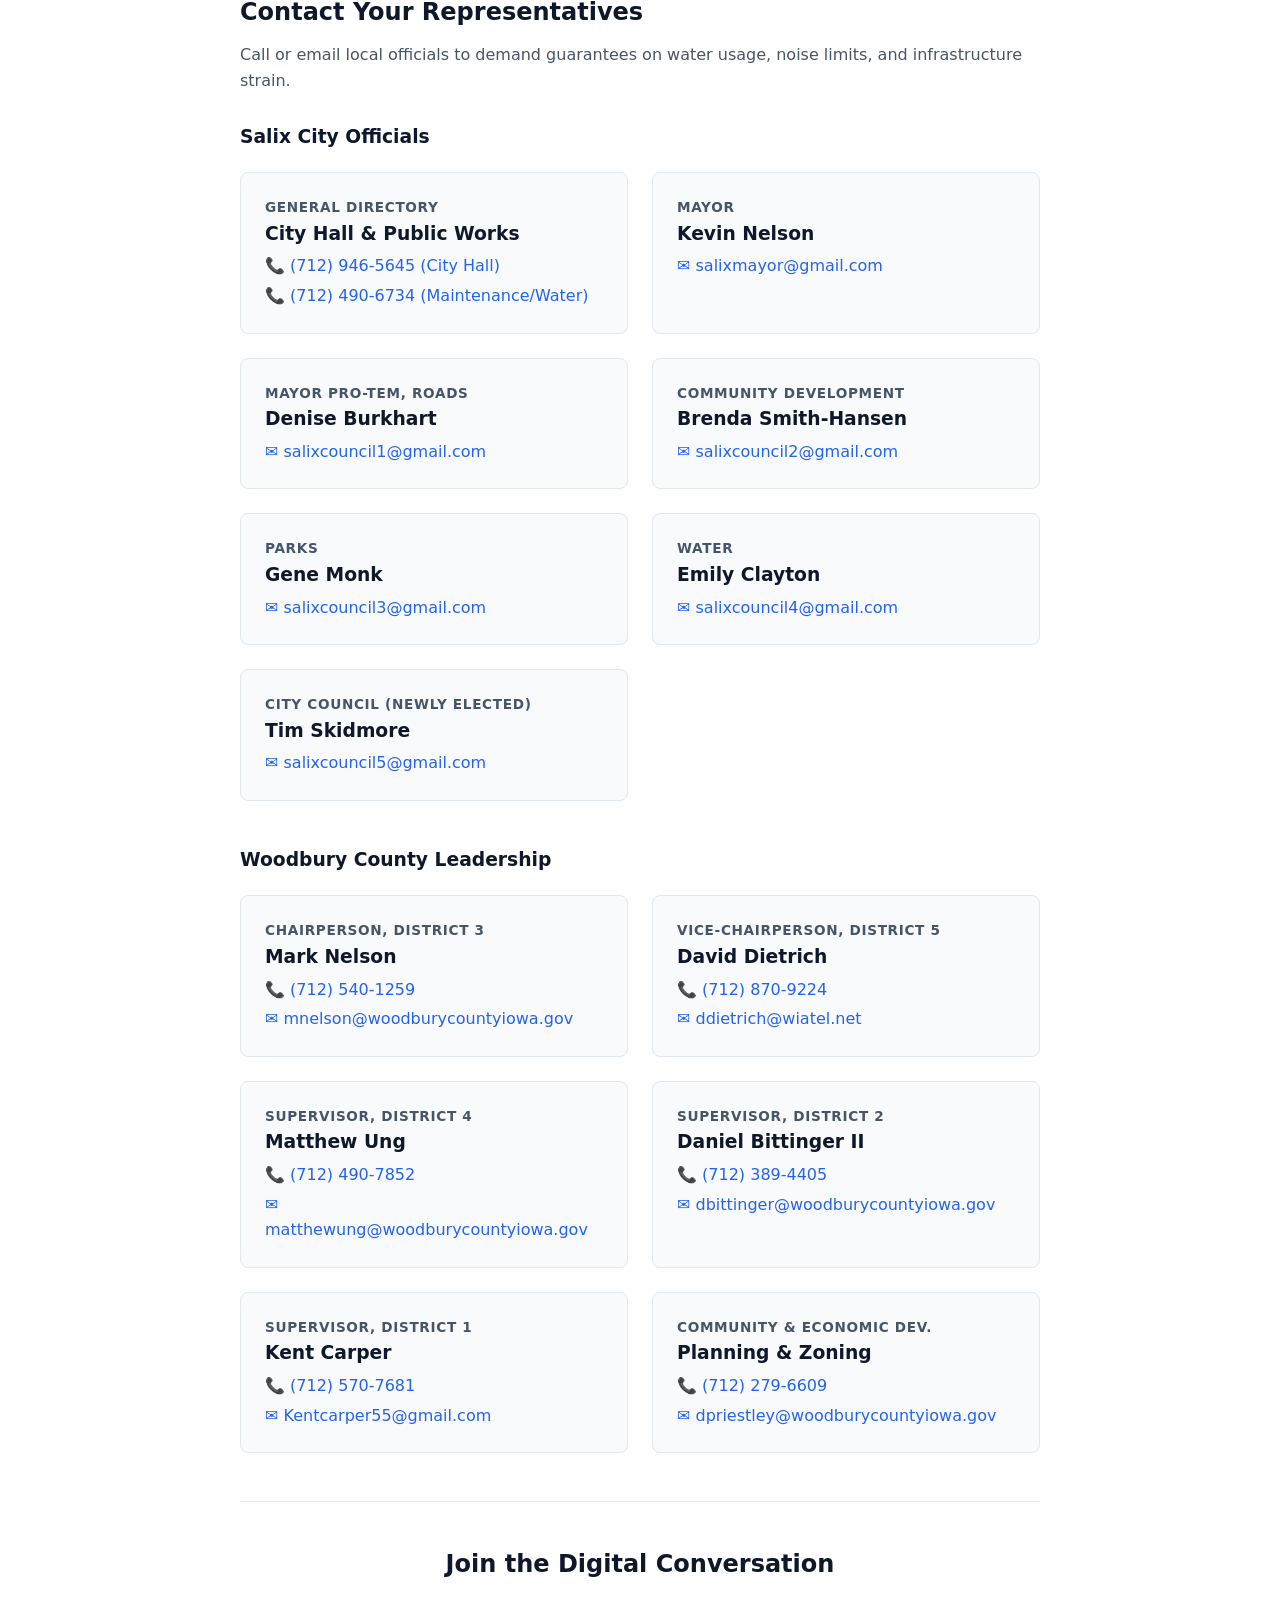
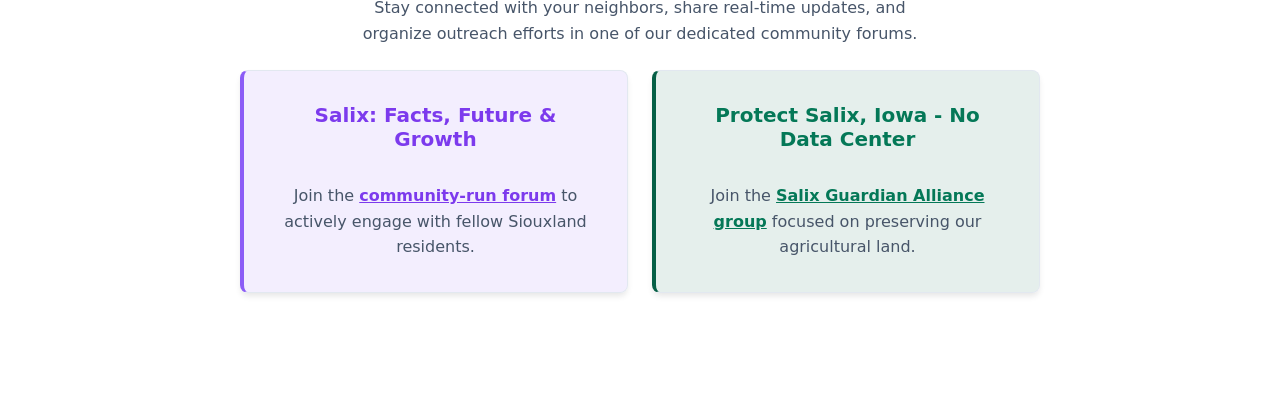
==== commit cc94b151: "Update community.html" ====
--- a/community.html
+++ b/community.html
@@ -78,7 +78,7 @@
             <!-- Bottom Row: Community Organizing -->
             <div class="action-row">
                 <a href="https://www.change.org/search?q=Salix%20data%20center" target="_blank" rel="noopener noreferrer" class="action-btn btn-petition" aria-label="Sign the Change.org Petition against the data center">Sign the Petition</a>
-                <a href="https://www.facebook.com/groups/1555335752694832" target="_blank" rel="noopener noreferrer" class="action-btn btn-fb" aria-label="Join the community Facebook group">Join Facebook Group</a>
+                <a href="#forums" class="action-btn btn-fb" aria-label="Jump to community Facebook groups">Community Forums</a>
             </div>
         </div>
 
@@ -203,13 +203,24 @@
 
         <hr style="margin-top: 3rem;">
         
-        <h2 style="text-align: center;">Join the Digital Conversation</h2>
-        <p style="text-align: center; max-width: 600px; margin: 0 auto 1.5rem auto;">Stay connected with your neighbors, share real-time updates, and organize outreach efforts in our dedicated community forum.</p>
-        
-        <!-- Salix: Facts, Future & Growth Facebook Callout -->
-        <div class="callout" style="border-left-color: #8b5cf6; background-color: rgba(139, 92, 246, 0.1); text-align: center; margin: 0 auto 3rem auto; max-width: 600px;">
-            <h3 style="color: #7c3aed; margin-top: 0;">Salix: Facts, Future & Growth</h3>
-            <p style="margin-bottom: 0;">Join the <a href="https://www.facebook.com/groups/1555335752694832" target="_blank" rel="noopener noreferrer" style="color: #7c3aed; font-weight: 600; text-decoration: underline;">community-run Facebook Group</a> to actively engage with fellow Siouxland residents.</p>
+        <h2 id="forums" style="text-align: center; scroll-margin-top: 100px;">Join the Digital Conversation</h2>
+        <p style="text-align: center; max-width: 600px; margin: 0 auto 1.5rem auto;">Stay connected with your neighbors, share real-time updates, and organize outreach efforts in one of our dedicated community forums.</p>
+        
+        <!-- Two-Column Grid for Facebook Groups -->
+        <div class="card-grid" style="margin-bottom: 3rem;">
+            
+            <!-- Salix: Facts, Future & Growth Facebook Callout -->
+            <div class="callout" style="border-left-color: #8b5cf6; background-color: rgba(139, 92, 246, 0.1); margin: 0; display: flex; flex-direction: column; justify-content: center;">
+                <h3 style="color: #7c3aed; margin-top: 0; font-size: 1.25rem;">Salix: Facts, Future & Growth</h3>
+                <p style="margin-bottom: 0; font-size: 1rem;">Join the <a href="https://www.facebook.com/groups/1555335752694832" target="_blank" rel="noopener noreferrer" style="color: #7c3aed; font-weight: 600; text-decoration: underline;">community-run forum</a> to actively engage with fellow Siouxland residents.</p>
+            </div>
+
+            <!-- Protect Salix, Iowa - No Data Center Facebook Callout -->
+            <div class="callout" style="border-left-color: #065f46; background-color: rgba(6, 95, 70, 0.1); margin: 0; display: flex; flex-direction: column; justify-content: center;">
+                <h3 style="color: #047857; margin-top: 0; font-size: 1.25rem;">Protect Salix, Iowa - No Data Center</h3>
+                <p style="margin-bottom: 0; font-size: 1rem;">Join the <a href="https://www.facebook.com/share/g/1KuiJpgfDh/" target="_blank" rel="noopener noreferrer" style="color: #047857; font-weight: 600; text-decoration: underline;">Salix Guardian Alliance group</a> focused on preserving our agricultural land.</p>
+            </div>
+
         </div>
 
     </main>
--- a/assets/main.css
+++ b/assets/main.css
@@ -183,6 +183,23 @@
     border: 1px solid var(--border-color);
     padding: 1.5rem;
     border-radius: 8px;
+}
+
+/* Inset Box for Meeting Videos */
+.video-inset {
+    margin-top: 1rem; 
+    padding: 0.75rem; 
+    background-color: rgba(245, 158, 11, 0.05); /* Very light amber tint */
+    border-radius: 6px; 
+    border: 1px solid rgba(245, 158, 11, 0.2);
+}
+
+/* Ensure the text inside the inset respects dark mode */
+.video-inset p {
+    color: var(--text-color) !important;
+}
+.video-inset span {
+    color: var(--text-muted) !important;
 }
 
 /* Action Buttons (Community Page) */
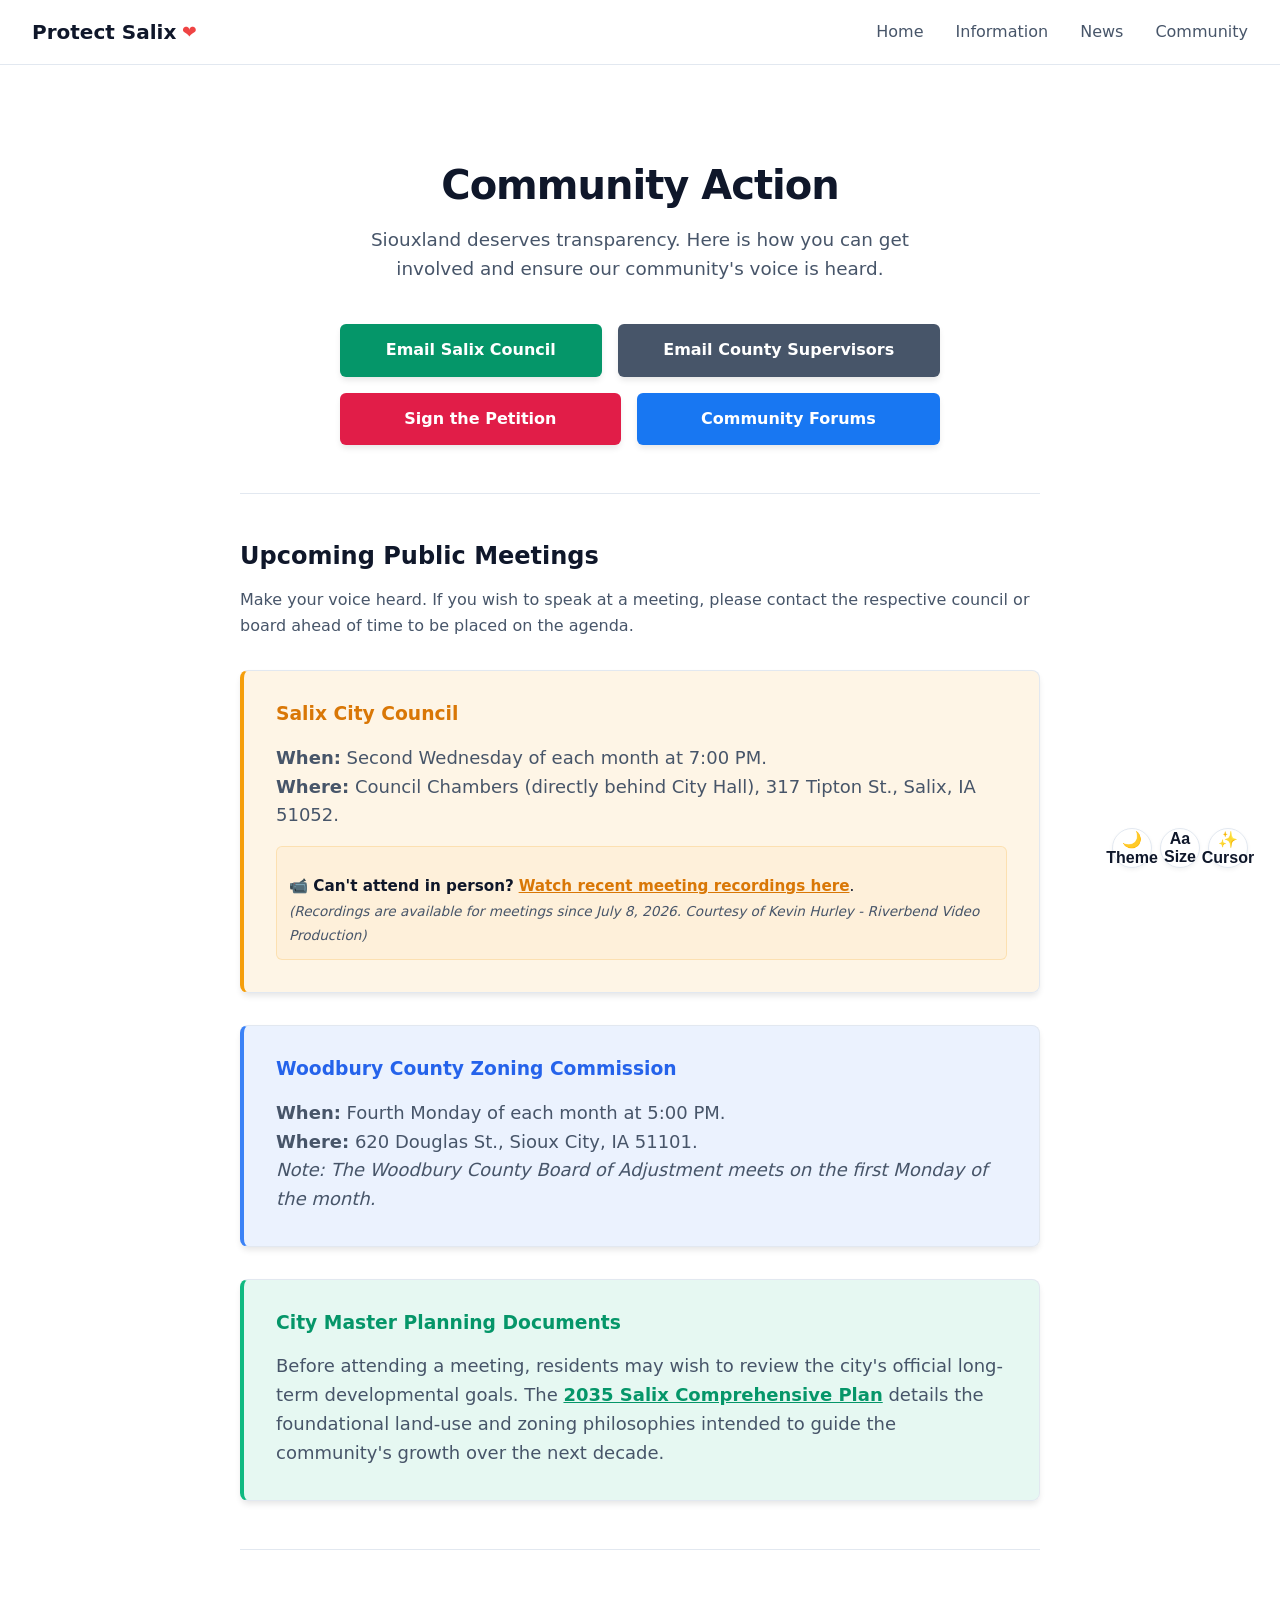
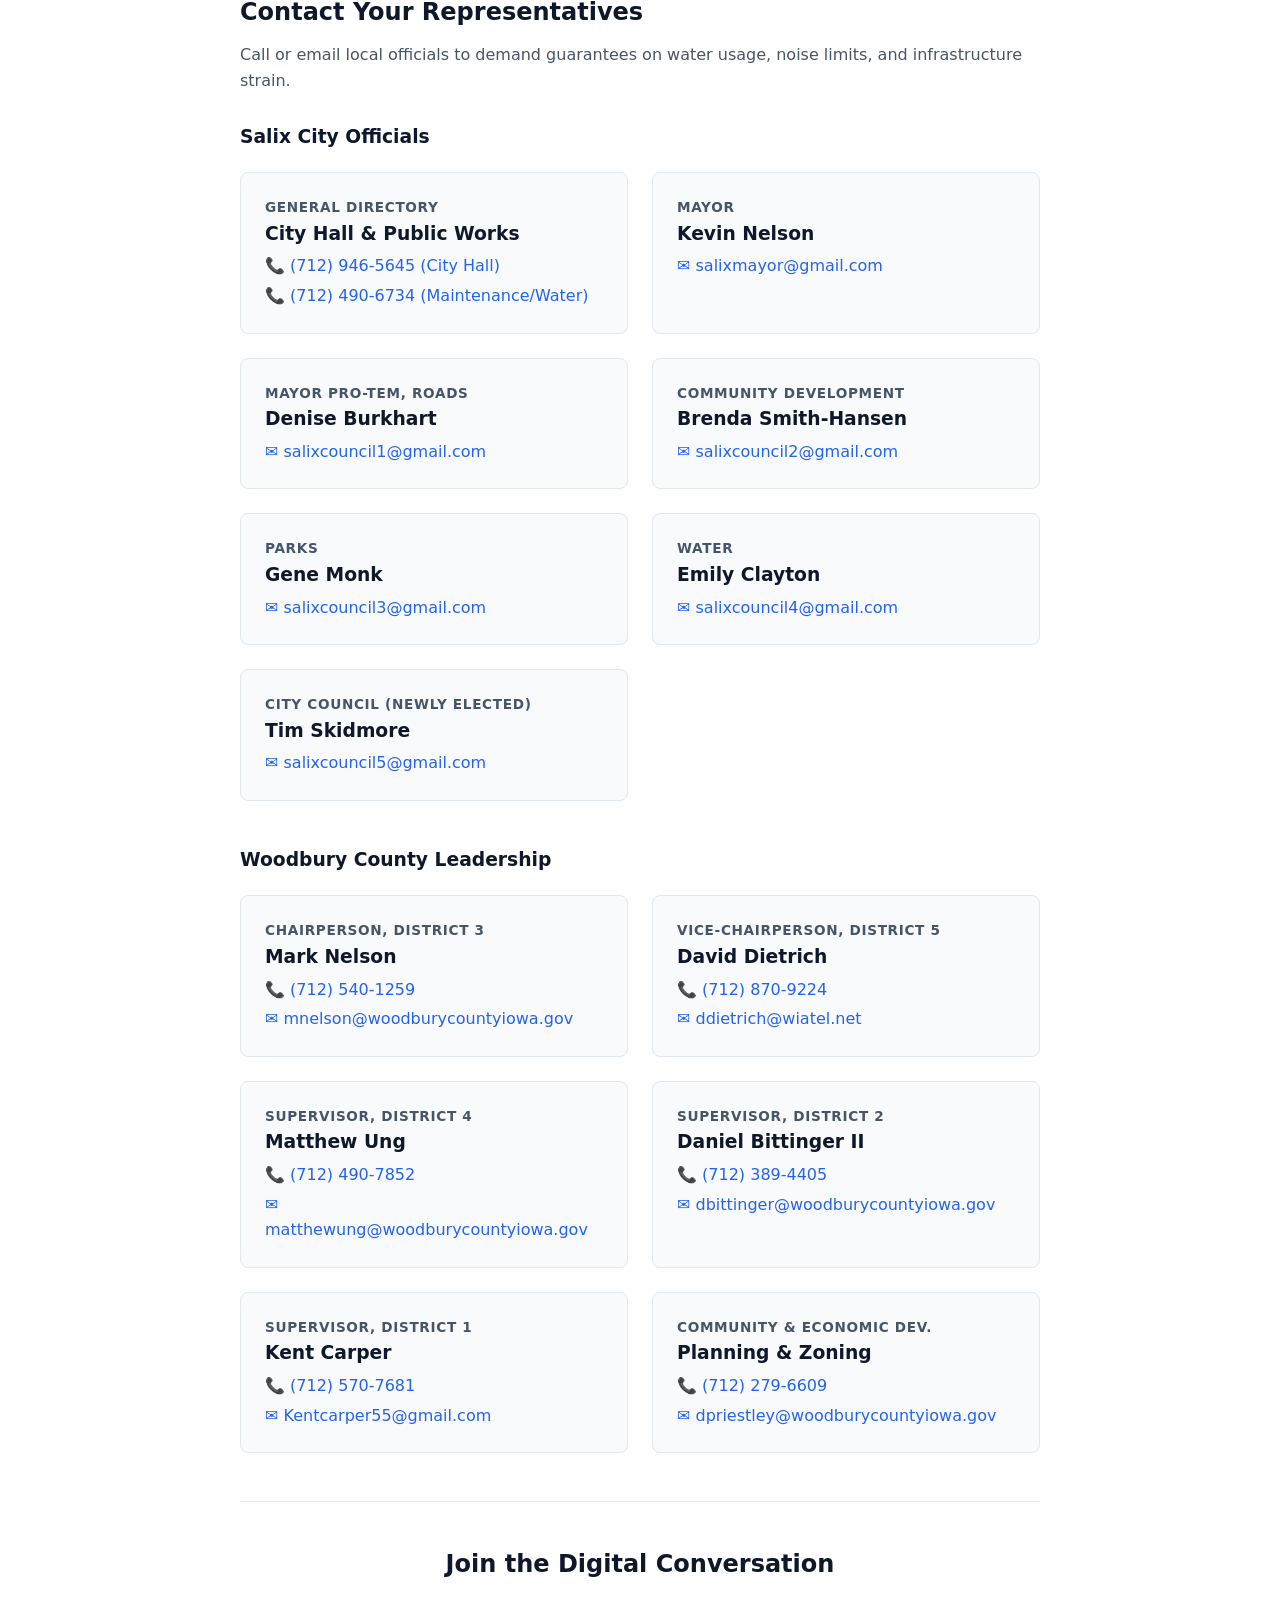
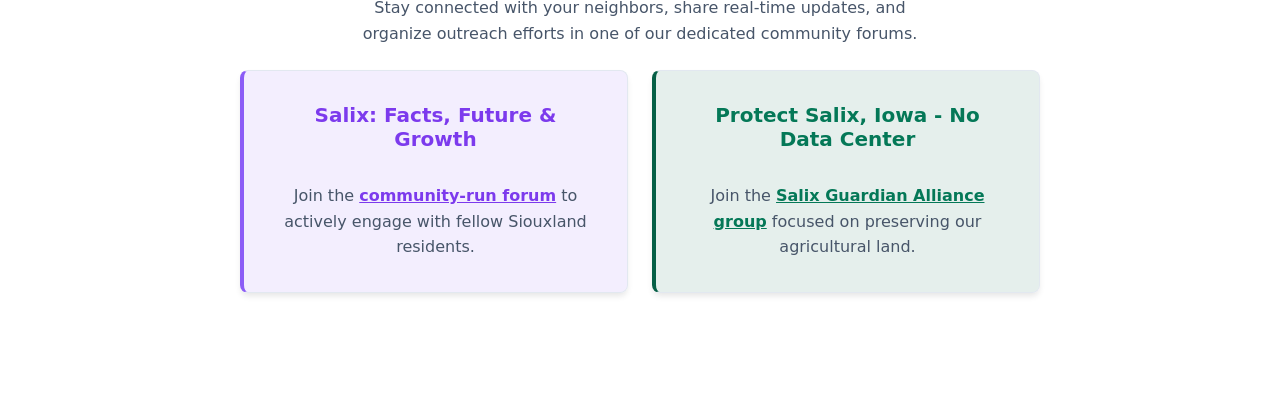
==== commit 4dc89884: "Update community.html" ====
--- a/community.html
+++ b/community.html
@@ -24,7 +24,7 @@
     <meta property="twitter:description" content="Get involved in the Salix community response. Access public meeting schedules, council chamber locations, and contact details for local officials.">
 
     <!-- Cache-busting version parameter added below -->
-    <link rel="stylesheet" href="assets/main.css?v=2">
+    <link rel="stylesheet" href="assets/main.css?v=3">
     <script src="assets/nav.js"></script>
 
     <!-- Inline styles for action buttons and contact cards -->
@@ -65,7 +65,7 @@
     <main class="content">
         <h1 style="text-align: center;">Community Action</h1>
         <p style="text-align: center; font-size: 1.15rem; max-width: 600px; margin: 0 auto;">
-            The Siouxland deserves transparency. Here is how you can get involved and ensure our community's voice is heard.
+            Siouxland deserves transparency. Here is how you can get involved and ensure our community's voice is heard.
         </p>
         
         <!-- Step-by-Step Action Buttons -->
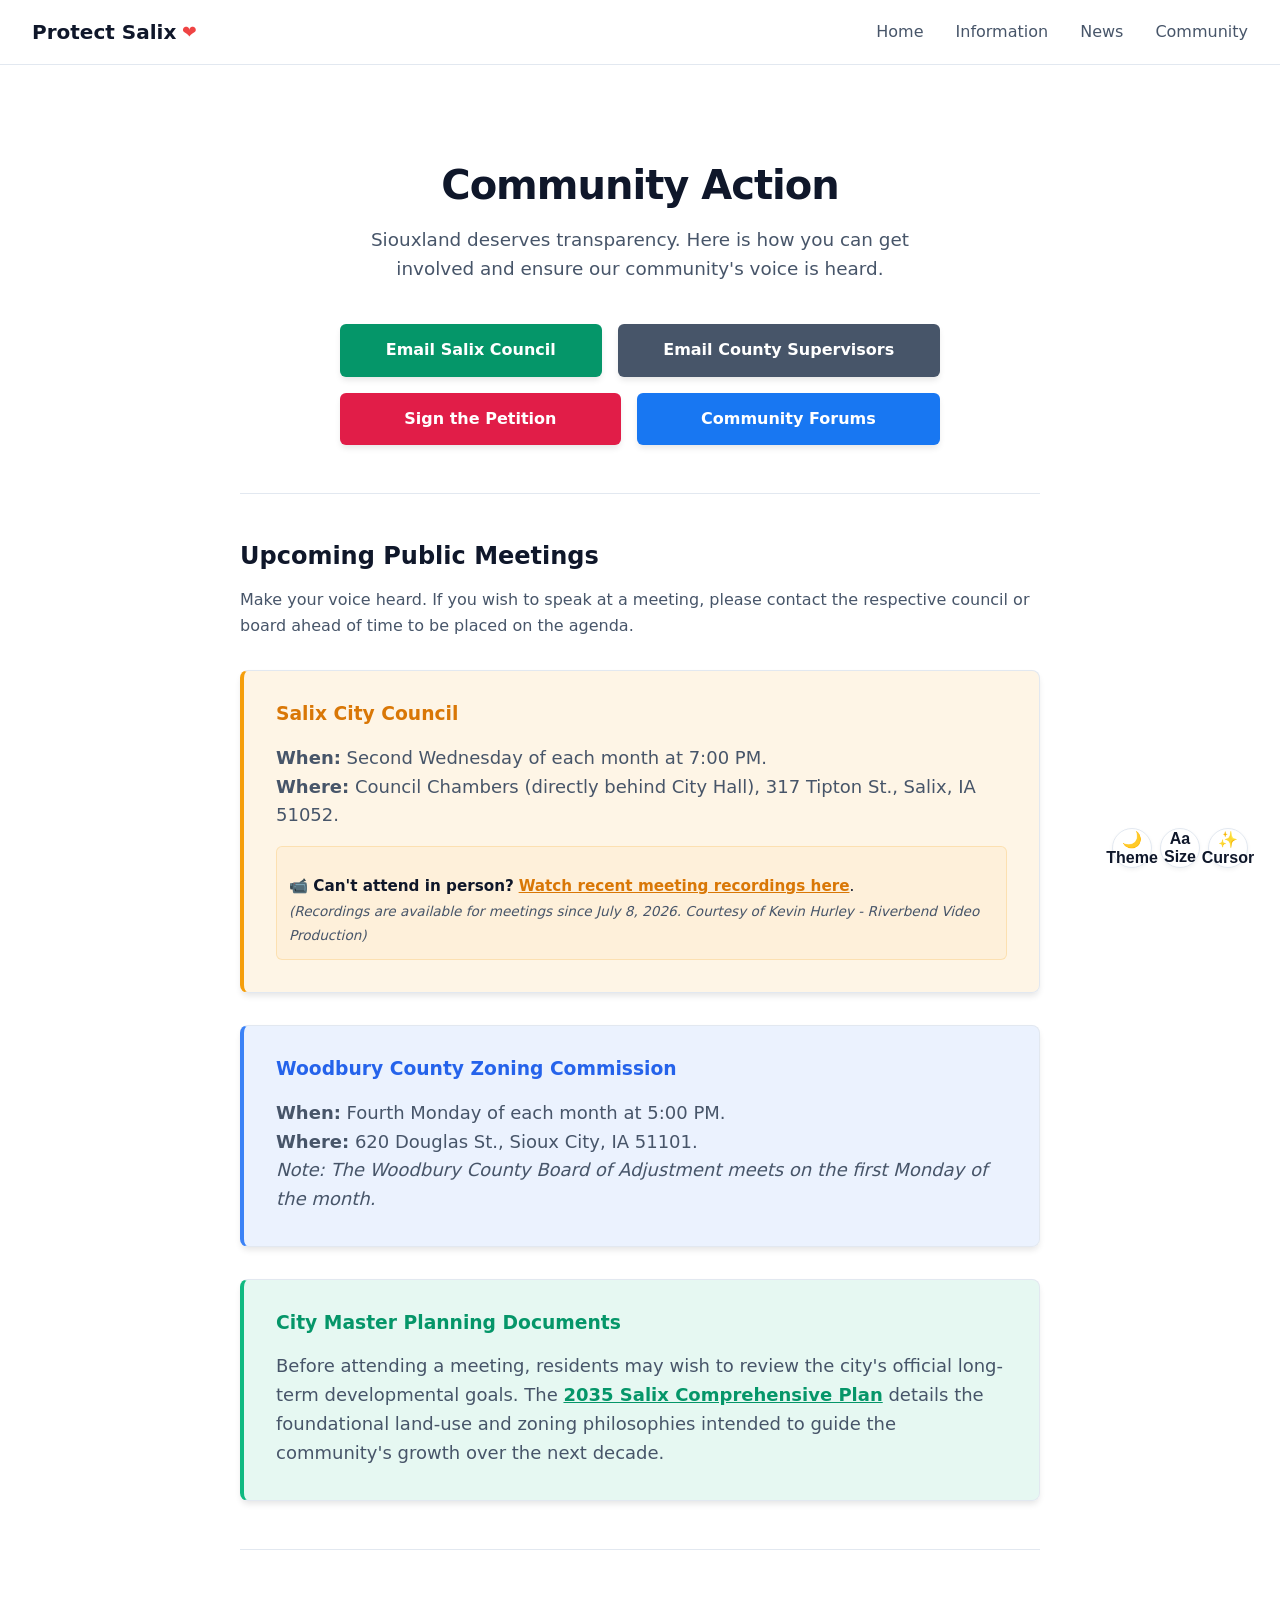
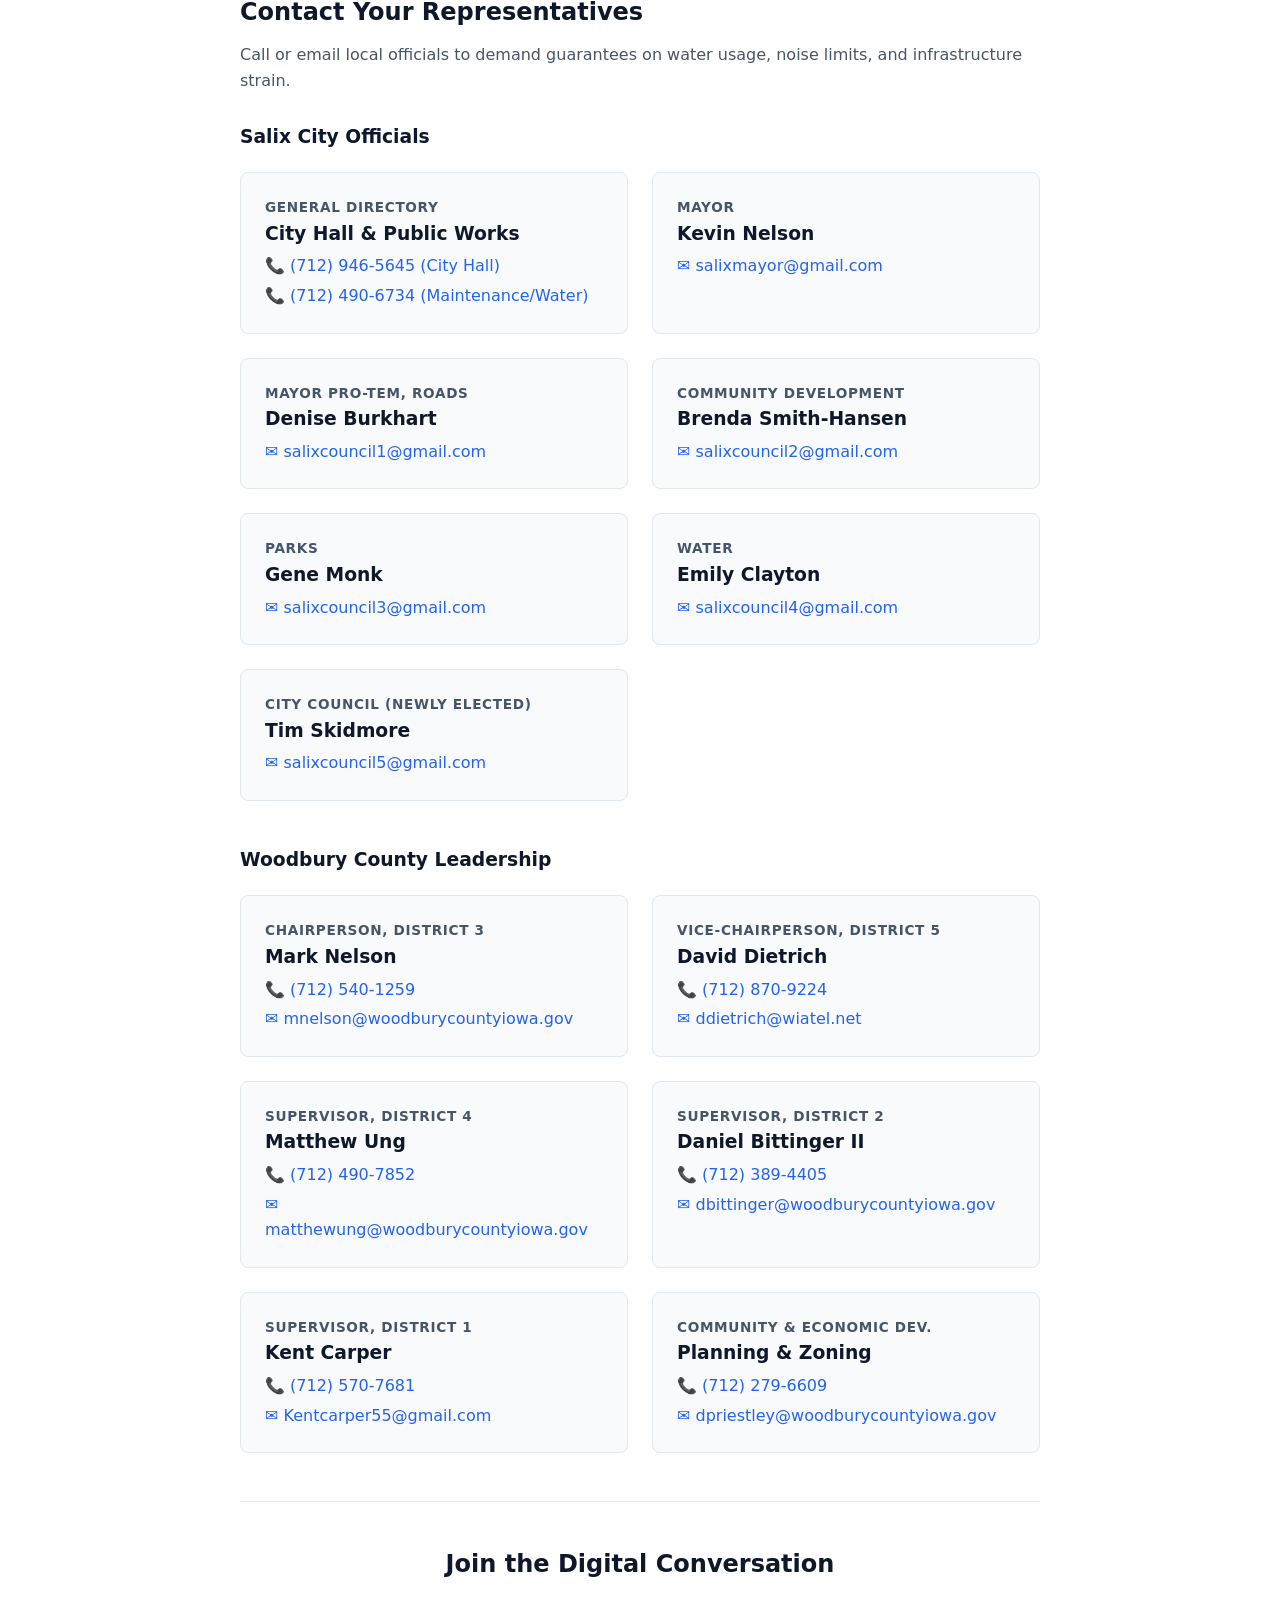
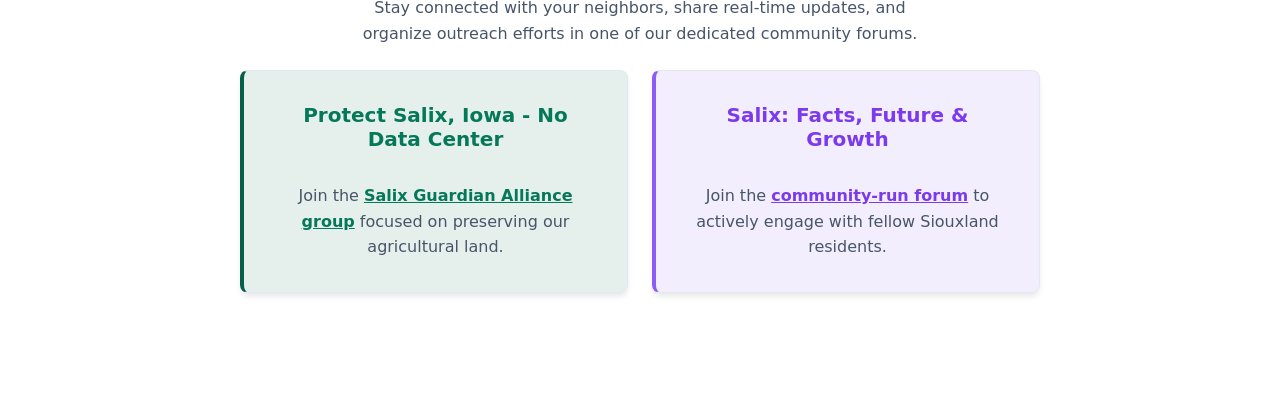
==== commit 7affd81a: "Update community.html" ====
--- a/community.html
+++ b/community.html
@@ -208,19 +208,19 @@
         
         <!-- Two-Column Grid for Facebook Groups -->
         <div class="card-grid" style="margin-bottom: 3rem;">
-            
+
+            <!-- Protect Salix, Iowa - No Data Center Facebook Callout -->
+            <div class="callout" style="border-left-color: #065f46; background-color: rgba(6, 95, 70, 0.1); margin: 0; display: flex; flex-direction: column; justify-content: center;">
+                <h3 style="color: #047857; margin-top: 0; font-size: 1.25rem;">Protect Salix, Iowa - No Data Center</h3>
+                <p style="margin-bottom: 0; font-size: 1rem;">Join the <a href="https://www.facebook.com/share/g/1KuiJpgfDh/" target="_blank" rel="noopener noreferrer" style="color: #047857; font-weight: 600; text-decoration: underline;">Salix Guardian Alliance group</a> focused on preserving our agricultural land.</p>
+            </div>
+
             <!-- Salix: Facts, Future & Growth Facebook Callout -->
             <div class="callout" style="border-left-color: #8b5cf6; background-color: rgba(139, 92, 246, 0.1); margin: 0; display: flex; flex-direction: column; justify-content: center;">
                 <h3 style="color: #7c3aed; margin-top: 0; font-size: 1.25rem;">Salix: Facts, Future & Growth</h3>
                 <p style="margin-bottom: 0; font-size: 1rem;">Join the <a href="https://www.facebook.com/groups/1555335752694832" target="_blank" rel="noopener noreferrer" style="color: #7c3aed; font-weight: 600; text-decoration: underline;">community-run forum</a> to actively engage with fellow Siouxland residents.</p>
             </div>
 
-            <!-- Protect Salix, Iowa - No Data Center Facebook Callout -->
-            <div class="callout" style="border-left-color: #065f46; background-color: rgba(6, 95, 70, 0.1); margin: 0; display: flex; flex-direction: column; justify-content: center;">
-                <h3 style="color: #047857; margin-top: 0; font-size: 1.25rem;">Protect Salix, Iowa - No Data Center</h3>
-                <p style="margin-bottom: 0; font-size: 1rem;">Join the <a href="https://www.facebook.com/share/g/1KuiJpgfDh/" target="_blank" rel="noopener noreferrer" style="color: #047857; font-weight: 600; text-decoration: underline;">Salix Guardian Alliance group</a> focused on preserving our agricultural land.</p>
-            </div>
-
         </div>
 
     </main>
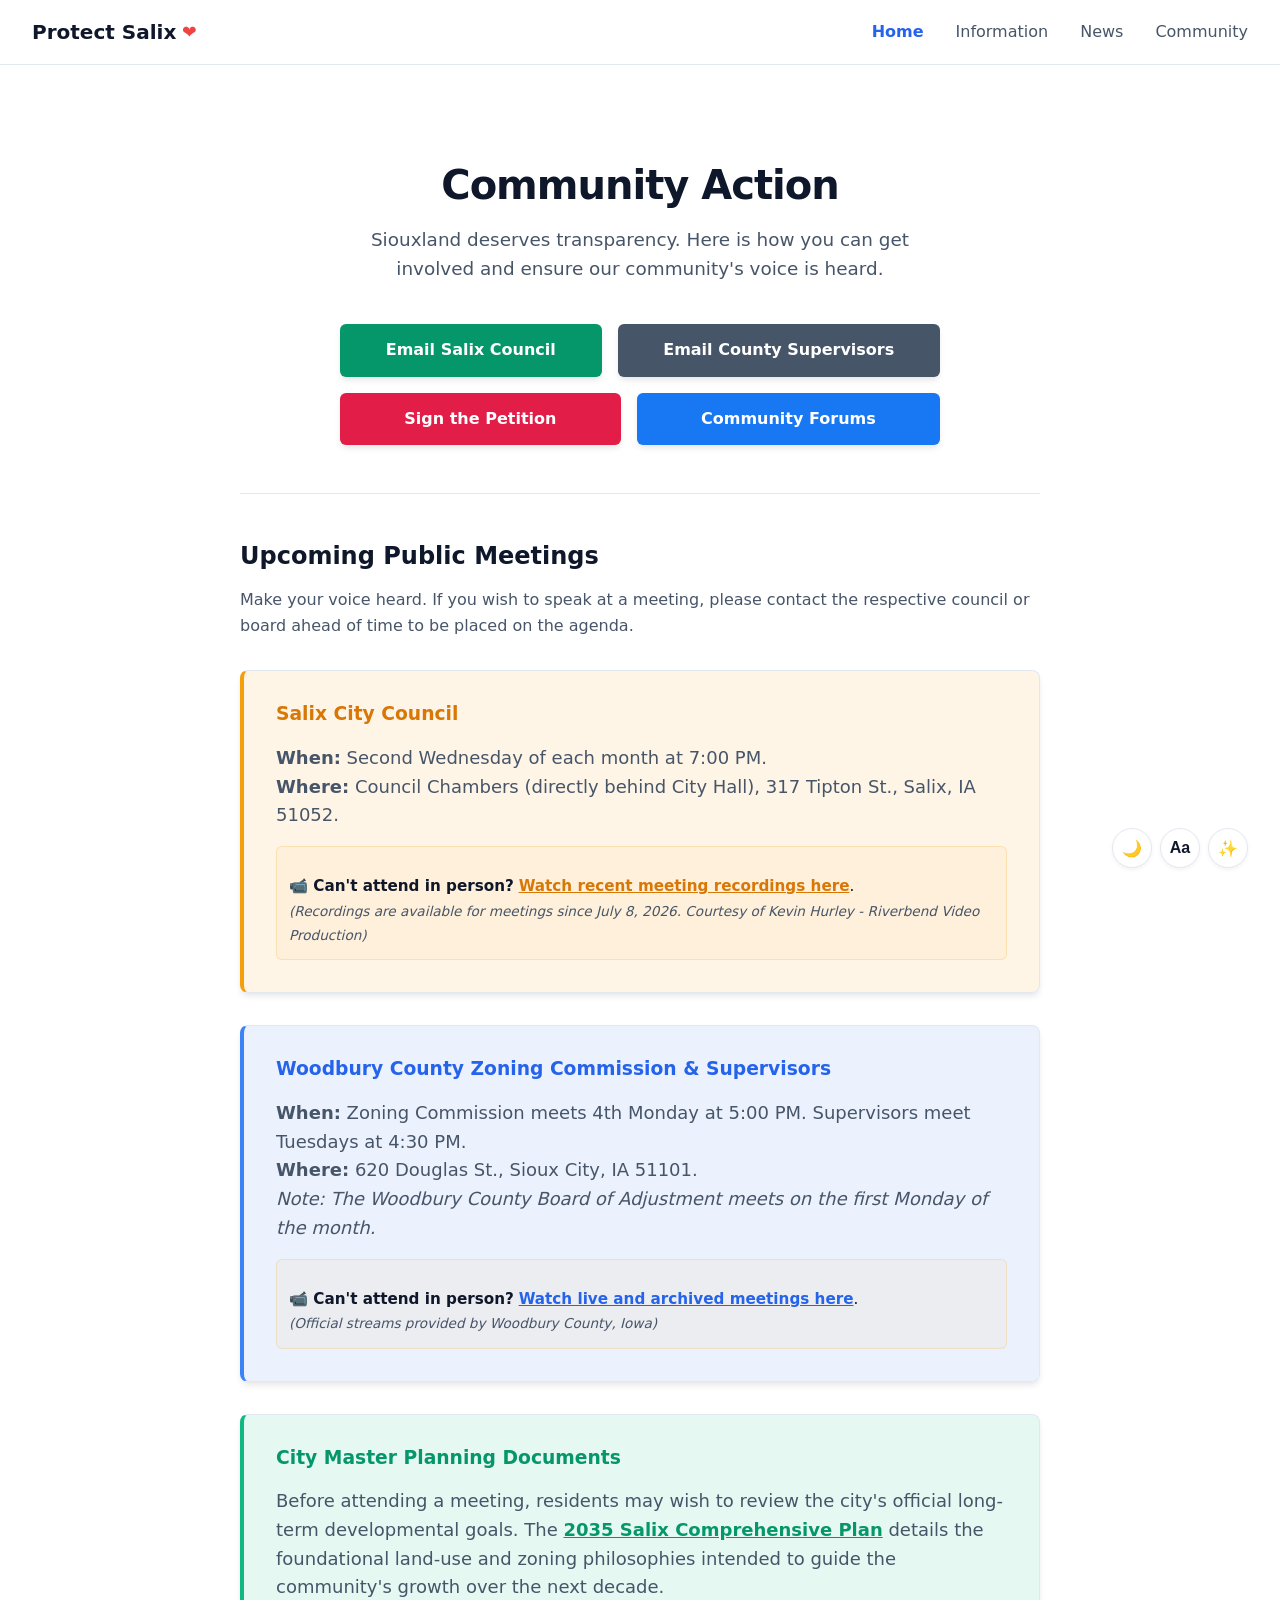
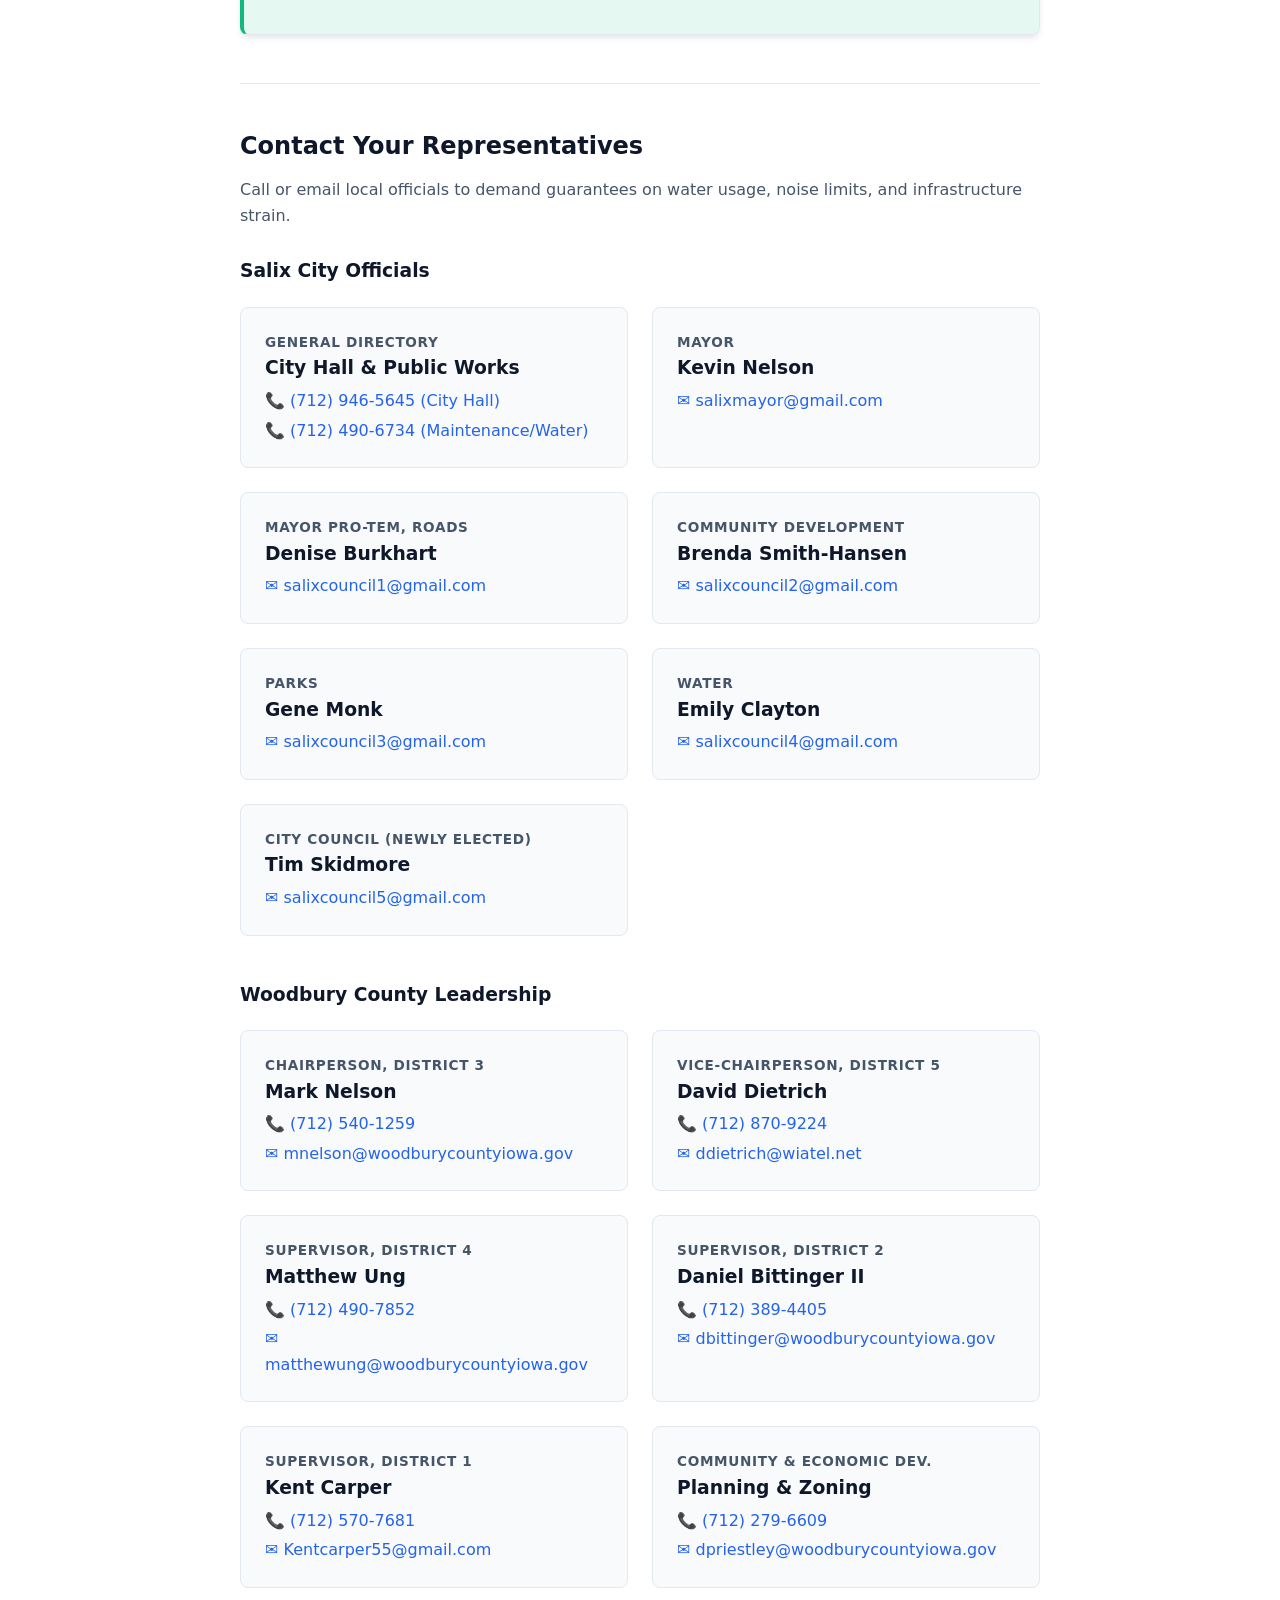
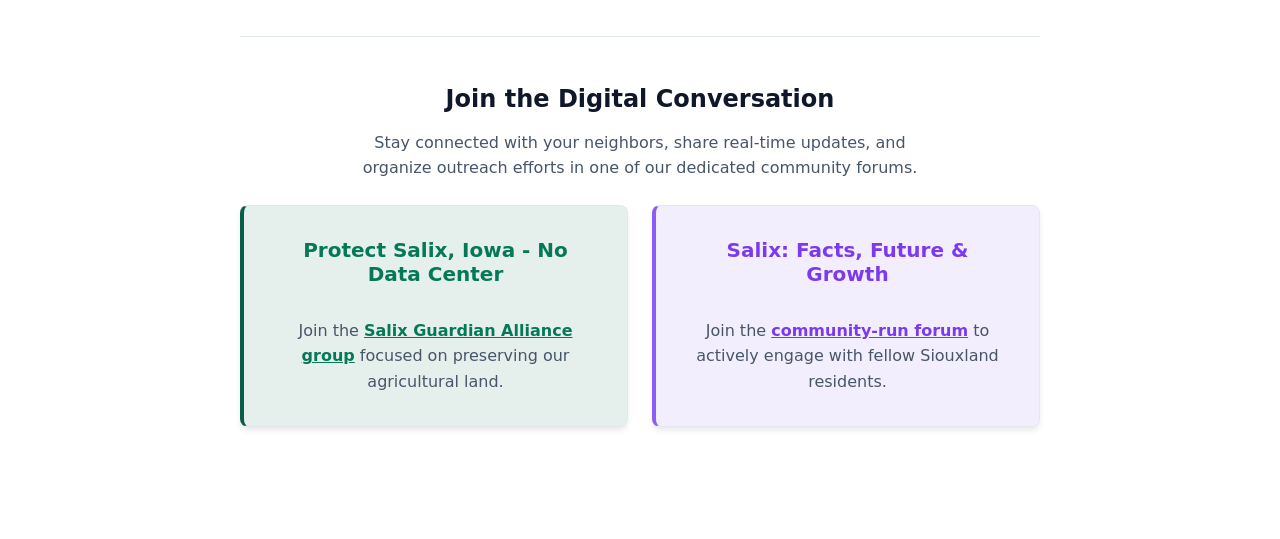
==== commit 58f0ebd9: "Update community.html" ====
--- a/community.html
+++ b/community.html
@@ -23,7 +23,6 @@
     <meta property="twitter:title" content="Community Action - Protect Salix ❤️">
     <meta property="twitter:description" content="Get involved in the Salix community response. Access public meeting schedules, council chamber locations, and contact details for local officials.">
 
-    <!-- Cache-busting version parameter added below -->
     <link rel="stylesheet" href="assets/main.css?v=3">
     <script src="assets/nav.js"></script>
 
@@ -94,7 +93,7 @@
             <strong>Where:</strong> Council Chambers (directly behind City Hall), 317 Tipton St., Salix, IA 51052.</p>
             
             <!-- Video Recordings Inset Box -->
-            <div class="video-inset">
+            <div class="video-inset" style="margin-top: 1rem;">
                 <p style="margin-bottom: 0; font-size: 0.95rem;">
                     <strong>📹 Can't attend in person?</strong> <a href="https://www.youtube.com/@kevinhurley7345/search?query=Salix" target="_blank" rel="noopener noreferrer" style="color: #d97706; font-weight: 600; text-decoration: underline;">Watch recent meeting recordings here</a>.<br>
                     <span style="font-size: 0.85rem;"><em>(Recordings are available for meetings since July 8, 2026. Courtesy of Kevin Hurley - Riverbend Video Production)</em></span>
@@ -103,10 +102,18 @@
         </div>
 
         <div class="callout" style="border-left-color: #3b82f6; background-color: rgba(59, 130, 246, 0.1); text-align: left;">
-            <h3 style="color: #2563eb; margin-top: 0;">Woodbury County Zoning Commission</h3>
-            <p style="margin-bottom: 0;"><strong>When:</strong> Fourth Monday of each month at 5:00 PM.<br>
+            <h3 style="color: #2563eb; margin-top: 0;">Woodbury County Zoning Commission & Supervisors</h3>
+            <p style="margin-bottom: 0;"><strong>When:</strong> Zoning Commission meets 4th Monday at 5:00 PM. Supervisors meet Tuesdays at 4:30 PM.<br>
             <strong>Where:</strong> 620 Douglas St., Sioux City, IA 51101.<br>
             <em>Note: The Woodbury County Board of Adjustment meets on the first Monday of the month.</em></p>
+
+            <!-- Video Recordings Inset Box -->
+            <div class="video-inset" style="margin-top: 1rem;">
+                <p style="margin-bottom: 0; font-size: 0.95rem;">
+                    <strong>📹 Can't attend in person?</strong> <a href="https://www.youtube.com/@WoodburyCountyIowa/streams" target="_blank" rel="noopener noreferrer" style="color: #2563eb; font-weight: 600; text-decoration: underline;">Watch live and archived meetings here</a>.<br>
+                    <span style="font-size: 0.85rem;"><em>(Official streams provided by Woodbury County, Iowa)</em></span>
+                </p>
+            </div>
         </div>
         
         <!-- Comprehensive Plan Document Link -->
--- a/assets/main.css
+++ b/assets/main.css
@@ -481,4 +481,26 @@
     .nav-links a:hover {
         background-color: var(--card-bg);
     }
-}
+
+    /* Hide the cursor trailer button on touch devices */
+    #cursor-toggle {
+        display: none !important;
+    }
+}
+
+/* ==========================================
+   Smooth Scrolling & Section Clearance
+   ========================================== */
+html {
+    scroll-behavior: smooth;
+}
+
+section[id] {
+    scroll-margin-top: 5.5rem; /* Clears sticky top-nav height */
+}
+
+/* Scrollspy active navigation indicator */
+.nav-links a.active {
+    color: var(--accent);
+    font-weight: 700;
+}
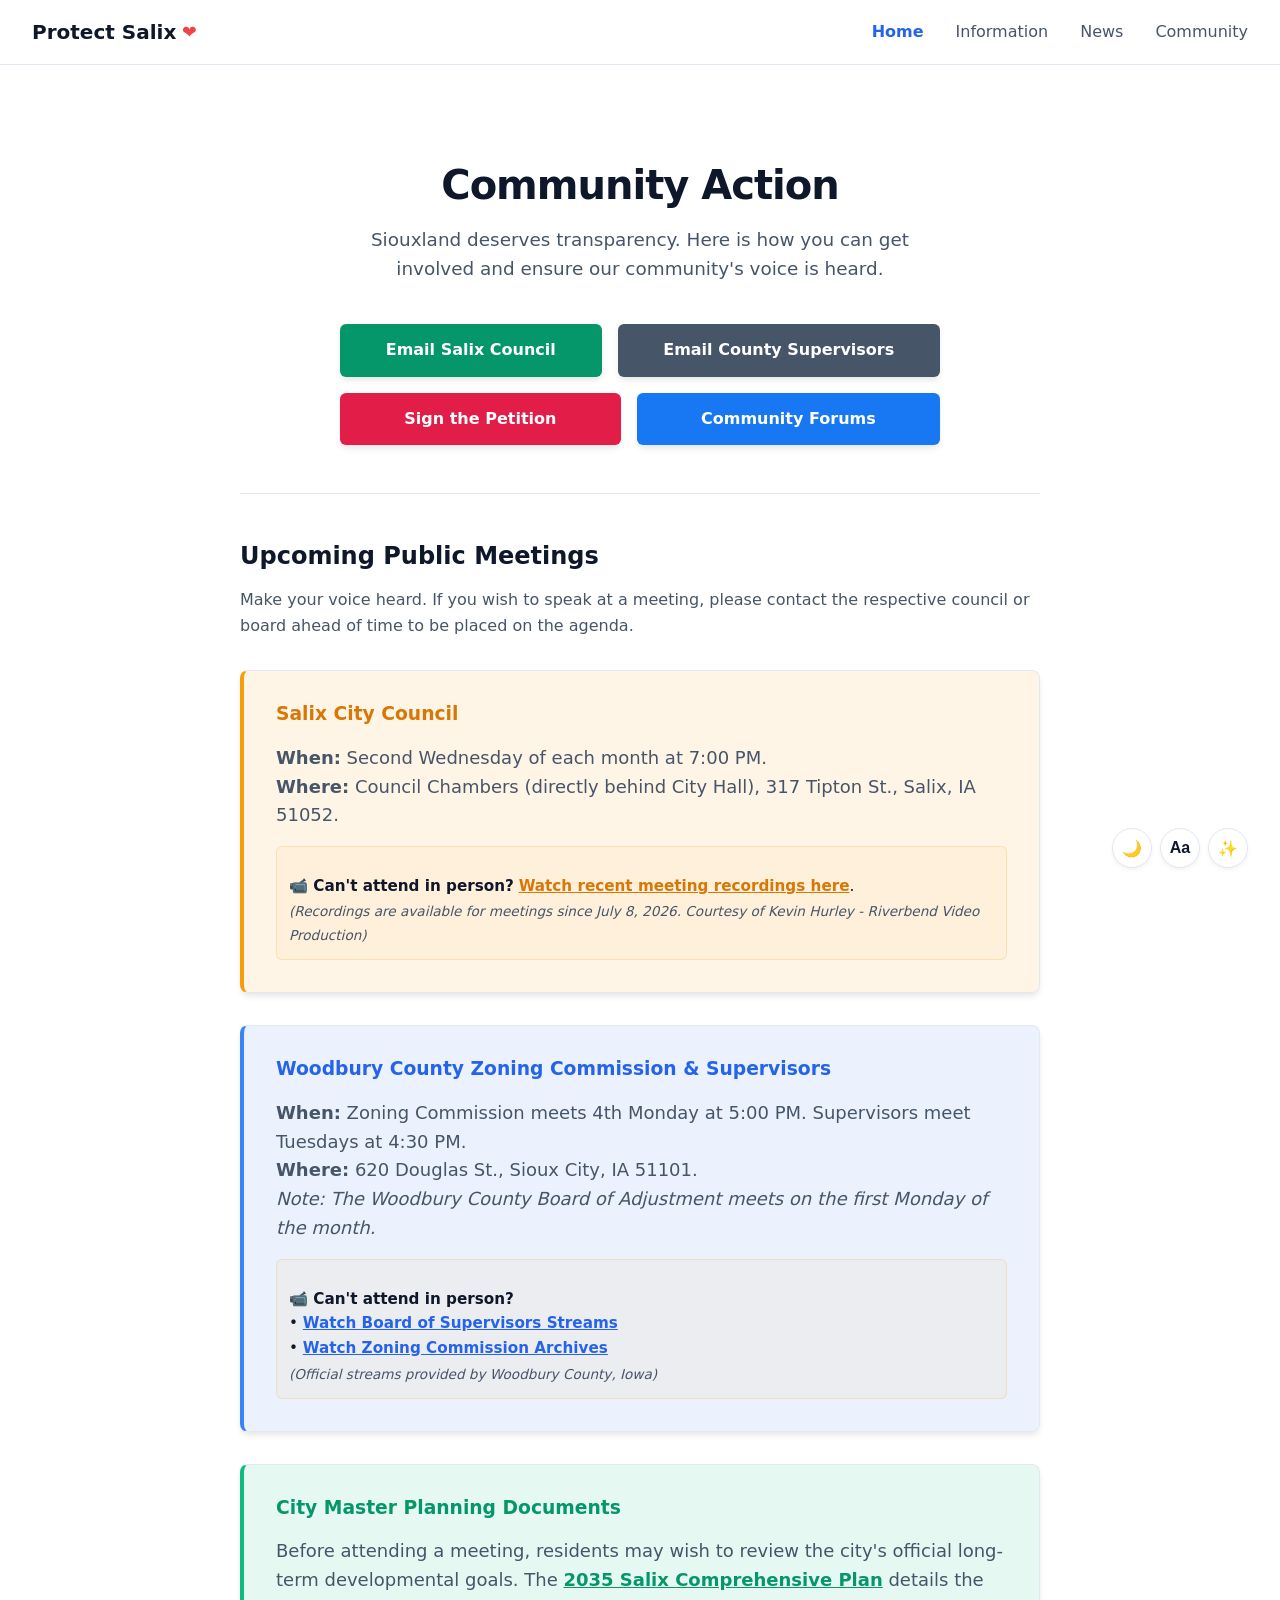
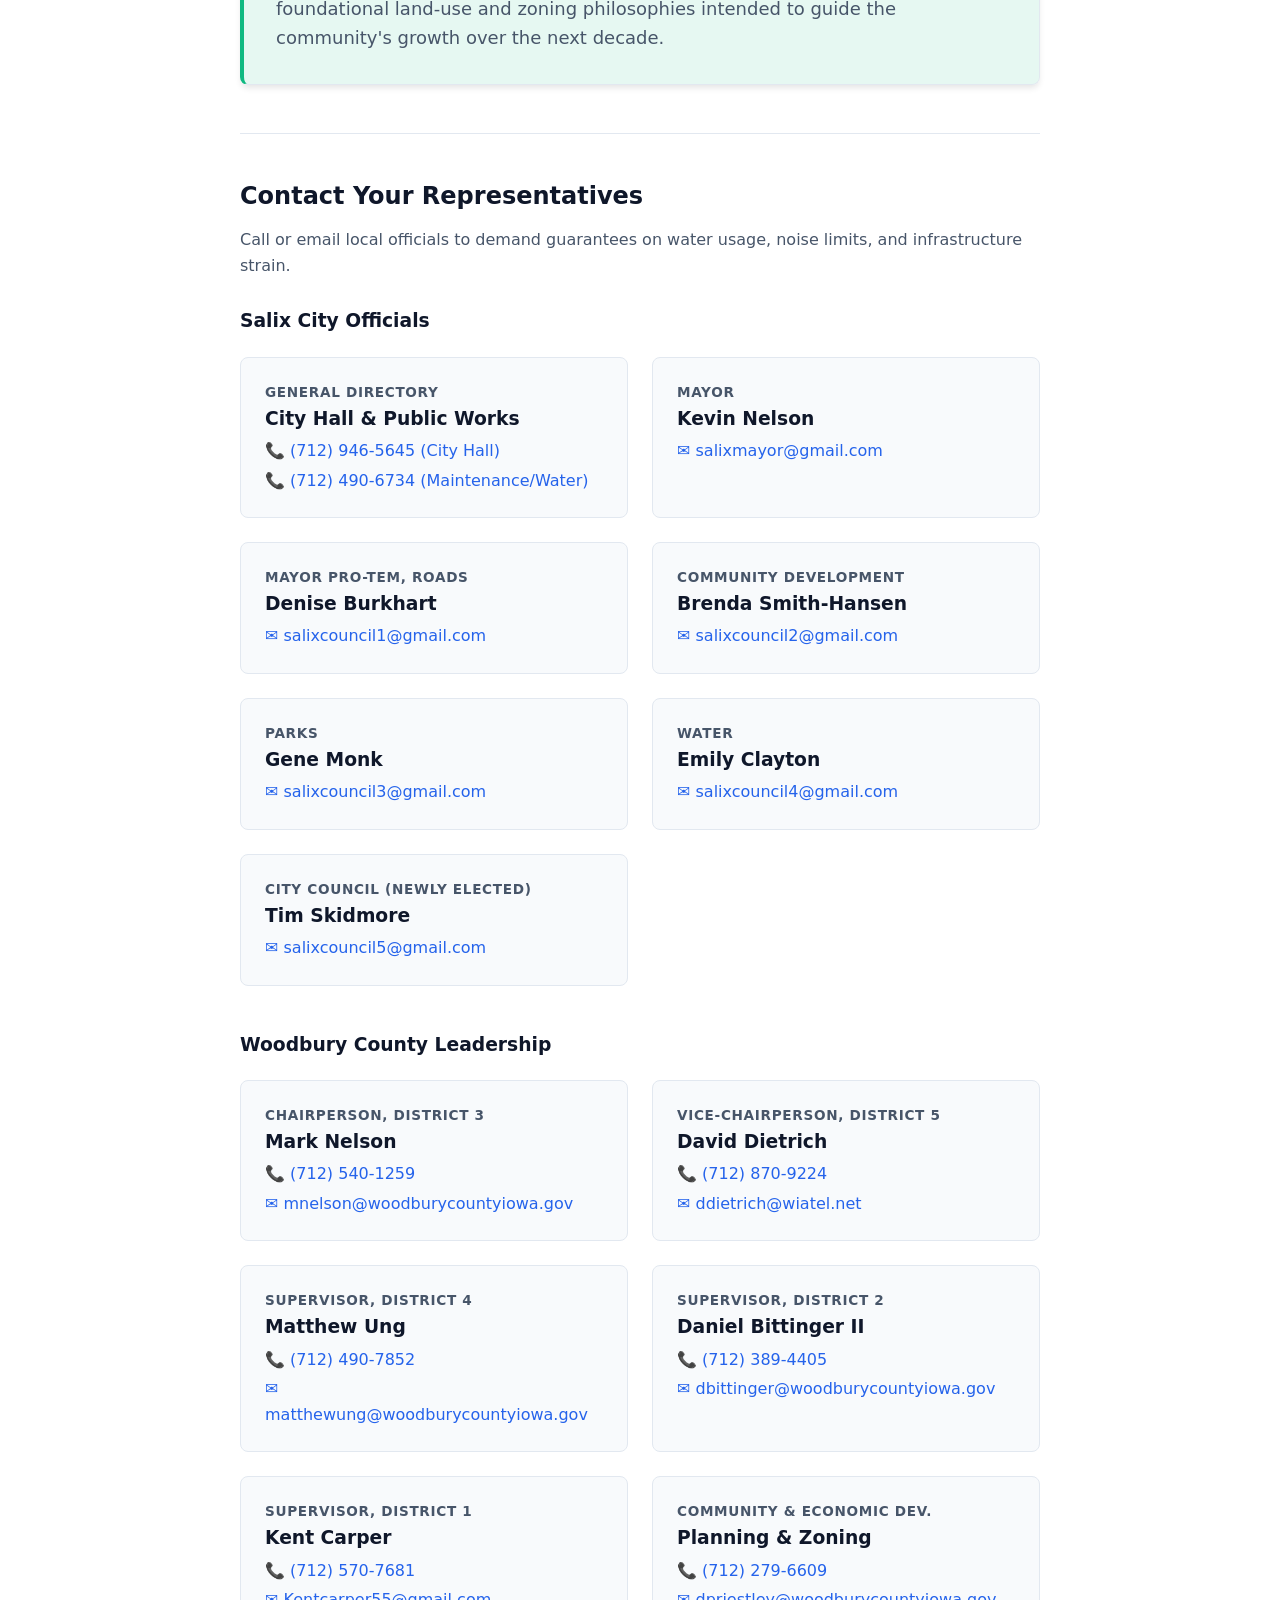
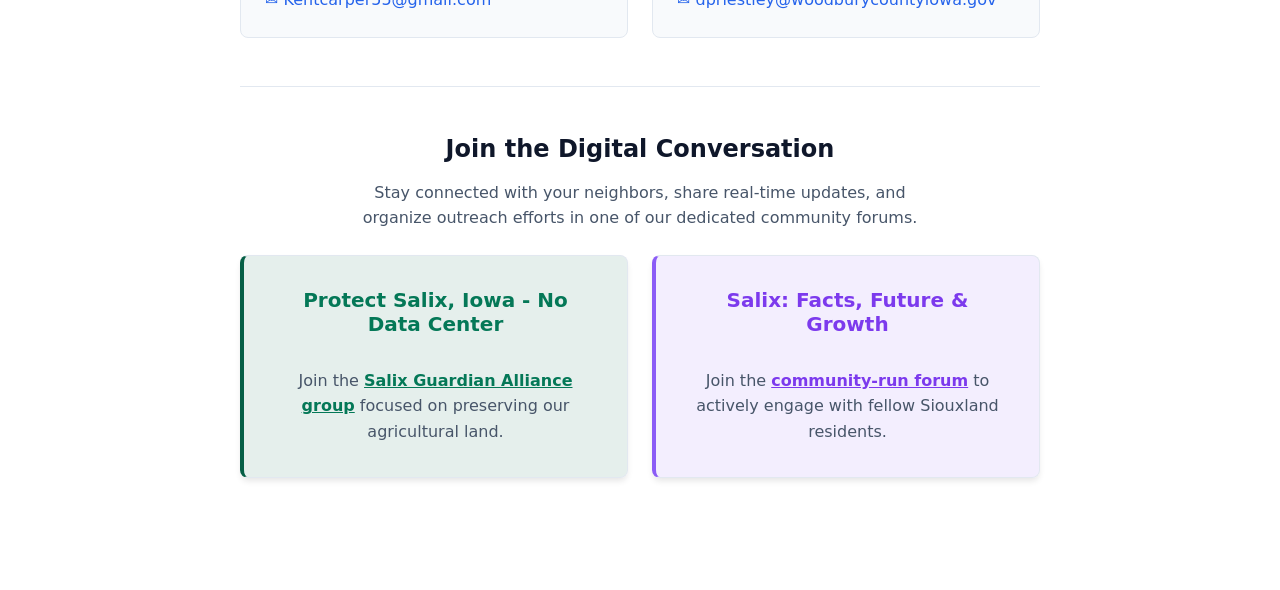
==== commit 256e44ee: "Update community.html" ====
--- a/community.html
+++ b/community.html
@@ -69,11 +69,14 @@
         
         <!-- Step-by-Step Action Buttons -->
         <div class="action-container">
-            <!-- Top Row: The Email Campaigns -->
+            <!-- Top Row: The Email Campaigns (Wrapped in Cloudflare Bypass Tags) -->
+            <!--email_off-->
             <div class="action-row">
                 <a href="mailto:salixmayor@gmail.com,salixcouncil1@gmail.com,salixcouncil2@gmail.com,salixcouncil3@gmail.com,salixcouncil4@gmail.com,salixcouncil5@gmail.com?subject=Community%20Concerns%20Regarding%20Data%20Center%20Rezoning" class="action-btn btn-city" aria-label="Send an email to the entire Salix City Council">Email Salix Council</a>
                 <a href="mailto:mnelson@woodburycountyiowa.gov,dbittinger@woodburycountyiowa.gov,kentcarper55@gmail.com,ddietrich@wiatel.net,matthewung@woodburycountyiowa.gov?subject=Moratorium%20and%20Zoning%20Concerns%20-%20Salix%20Data%20Center" class="action-btn btn-county" aria-label="Send an email to the Woodbury County Supervisors">Email County Supervisors</a>
             </div>
+            <!--/email_off-->
+            
             <!-- Bottom Row: Community Organizing -->
             <div class="action-row">
                 <a href="https://www.change.org/search?q=Salix%20data%20center" target="_blank" rel="noopener noreferrer" class="action-btn btn-petition" aria-label="Sign the Change.org Petition against the data center">Sign the Petition</a>
@@ -110,8 +113,10 @@
             <!-- Video Recordings Inset Box -->
             <div class="video-inset" style="margin-top: 1rem;">
                 <p style="margin-bottom: 0; font-size: 0.95rem;">
-                    <strong>📹 Can't attend in person?</strong> <a href="https://www.youtube.com/@WoodburyCountyIowa/streams" target="_blank" rel="noopener noreferrer" style="color: #2563eb; font-weight: 600; text-decoration: underline;">Watch live and archived meetings here</a>.<br>
-                    <span style="font-size: 0.85rem;"><em>(Official streams provided by Woodbury County, Iowa)</em></span>
+                    <strong>📹 Can't attend in person?</strong><br>
+                    &bull; <a href="https://www.youtube.com/@WoodburyCountyIowa/streams" target="_blank" rel="noopener noreferrer" style="color: #2563eb; font-weight: 600; text-decoration: underline;">Watch Board of Supervisors Streams</a><br>
+                    &bull; <a href="https://www.youtube.com/@woodburycountyzoningcommis1738/videos" target="_blank" rel="noopener noreferrer" style="color: #2563eb; font-weight: 600; text-decoration: underline;">Watch Zoning Commission Archives</a><br>
+                    <span style="font-size: 0.85rem; display: block; margin-top: 0.25rem;"><em>(Official streams provided by Woodbury County, Iowa)</em></span>
                 </p>
             </div>
         </div>
@@ -127,7 +132,8 @@
         <h2>Contact Your Representatives</h2>
         <p>Call or email local officials to demand guarantees on water usage, noise limits, and infrastructure strain.</p>
 
-        <!-- Converted to Card Grid -->
+        <!-- Cloudflare Email Protection Bypass for the Contact Grids -->
+        <!--email_off-->
         <h3 style="margin-top: 2rem;">Salix City Officials</h3>
         <div class="card-grid">
             <div class="card">
@@ -207,6 +213,7 @@
                 <a href="mailto:dpriestley@woodburycountyiowa.gov" class="contact-link" aria-label="Email Daniel Priestley, Zoning Coordinator">✉️ dpriestley@woodburycountyiowa.gov</a>
             </div>
         </div>
+        <!--/email_off-->
 
         <hr style="margin-top: 3rem;">
         
